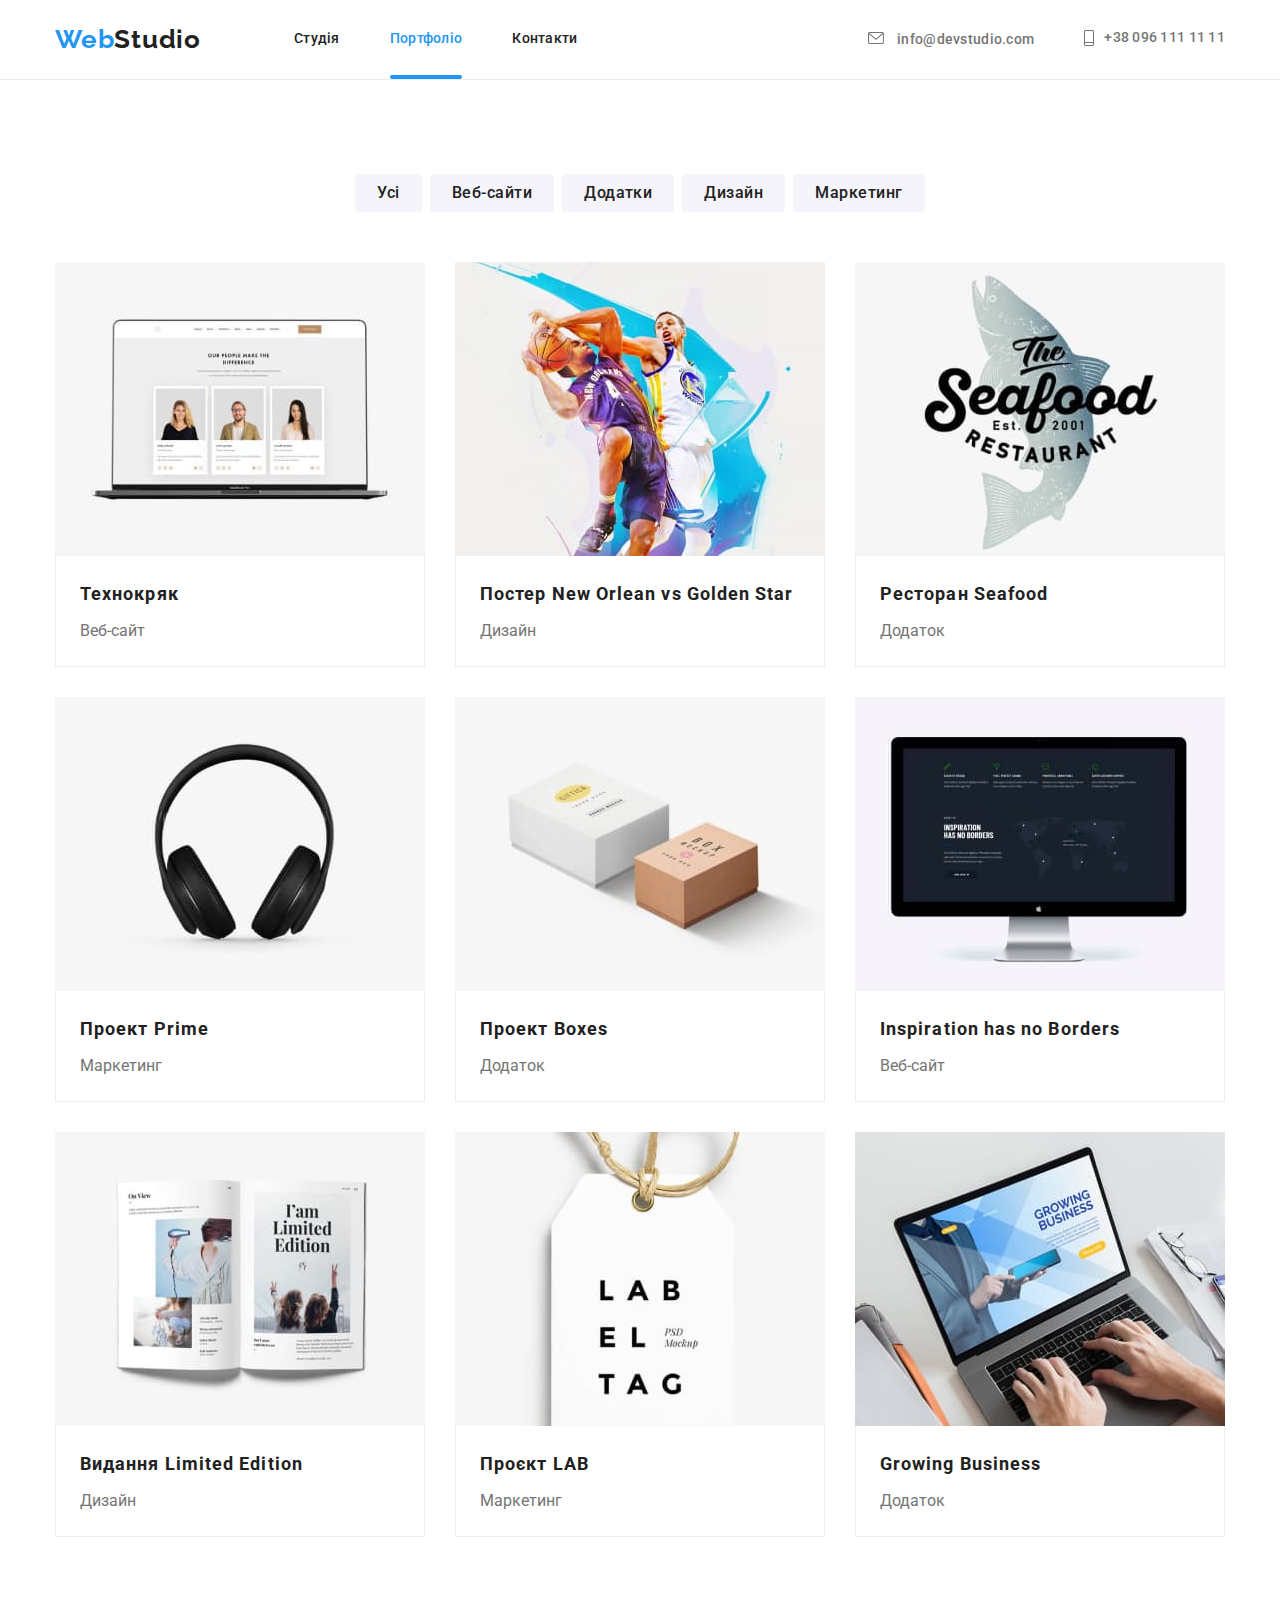
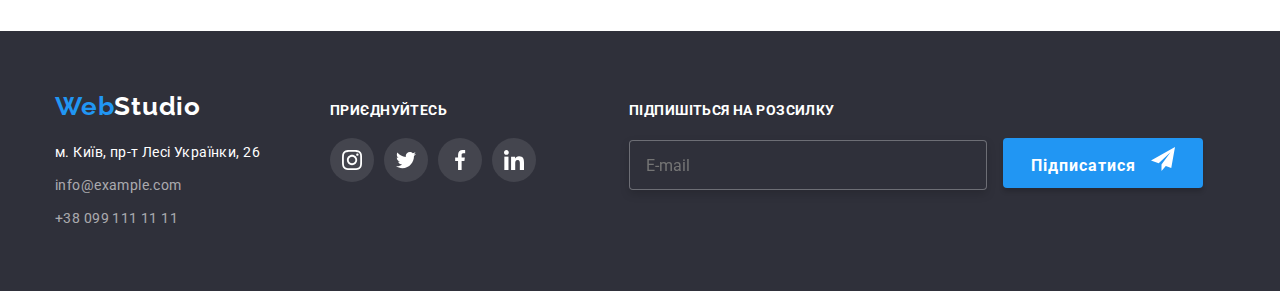
==== portfolio.html @ 1fd24af6 "summary" ====
<!DOCTYPE html>
<html lang="uah">
  <head>
    <meta charset="UTF-8" />
    <meta http-equiv="X-UA-Compatible" content="IE=edge" />
    <meta name="viewport" content="width=device-width, initial-scale=1.0" />
    <title>Document</title>
    <link rel="preconnect" href="https://fonts.googleapis.com" />
    <link rel="preconnect" href="https://fonts.gstatic.com" crossorigin />
    <link
      href="https://fonts.googleapis.com/css2?family=Raleway:wght@700&family=Roboto:wght@400;500;700;900&display=swap"
      rel="stylesheet"
    />
    <link
      rel="stylesheet"
      href="https://cdn.jsdelivr.net/npm/modern-normalize@1.1.0/modern-normalize.min.css"
    />

    <link rel="stylesheet" href="./css/styles.css" />
  </head>
  <body class="page-body">
    <!-- heder -->
    <header class="page-header">
      <div class="container header-container">
      <nav class="page-nav">
        <a class="logo link" href="">Web<span class="studio">Studio</span> </a>
        <ul class="menu list">
          <li class="menu-list"><a class="menu-link link" href="./index.html">Студія</a></li>
          <li class="menu-list">
            <a class="menu-link current link" href="./portfolio.html">Портфоліо</a>
          </li>
          <li class="menu-list"><a class="menu-link link" href="">Контакти</a></li>
        </ul>
      </nav>
      <ul class="navigation list">
        
        <li class="info-list">
         
      
          <a class="mail-link link" href="mailto:info@devstudio.com"
            > <svg class="novigation-icon"width="16px"height="12px">
              <use href="./images/icon.svg/sprite.svg#icon-envelope">
              </svg>
              </use>info@devstudio.com</a>
        
        </li>
        <li lass="info-list">
        
          <a class="phone-namber link" href="tel:+380961111111"
            ><svg class="novigation-icon"width="10px"height="16px">
              <use href="./images/icon.svg/sprite.svg#icon-Vector">
              </svg>
              </use>+38 096 111 11 11</a
          >
        
        </li>
      </ul>
    
</div>
    </header>

    <main>
      <!--about us  -->
      <section class="section">
        <div class="container">
        <h1 class="visually-hidden">portfolio</h1>
        <ul class="btn-list list">
          <li class="btn-inventory"><button class="btn" type="button">Усі</button></li>
          <li class="btn-inventory"><button class="btn" type="button">Веб-сайти</button></li>
          <li class="btn-inventory"><button class="btn" type="button">Додатки</button></li>
          <li class="btn-inventory"><button class="btn" type="button">Дизайн</button></li>
          <li class="btn-inventory"><button class="btn" type="button">Маркетинг</button></li>
        </ul>
      

        <!-- portfolio -->
       
    <ul class="images-list list">
          <li class="images-item">
            <a class="image-link link" href="#">
              <div class="img-text-subject">
            <img
              src="./images/./img.portfolio/./veb.jpg"
              alt="website"
              width="370"
              height="294"
            />
            <p class="overlay">Ресурс пропонує комплексні пропозиції з різним рівнем функціоналу та сервісів. Все це дозволить відвідувачу отримати вичерпні відомості про компанію чи приватну особу.</p>
            </div>
            <div class="subject-text">
            <h2 class="subject">Технокряк</h2>
            <p class="text">Веб-сайт</p>
        </div>
      </a>
        
      
          </li>
          <li class="images-item">
            <a class="image-link link" href="#">
              <div class="img-text-subject">
            <img
              src="./images/img.portfolio/./orlean.jpg"
              alt="poster"
              width="370"
              height="294"
            />
             <p class="overlay">Ресурс пропонує комплексні пропозиції з різним рівнем функціоналу та сервісів. Все це дозволить відвідувачу отримати вичерпні відомості про компанію чи приватну особу.</p>
            </div>
            <div class="subject-text">
            <h2 class="subject">Постер New Orlean vs Golden Star</h2>
            <p class="text">Дизайн</p>
        </div>
      </a>
          </li>
          <li class="images-item">
            <a class="image-link link" href="#">
              <div class="img-text-subject">
            <img
              src="./images/./img.portfolio/./app.jpg"
              alt="seefood"
              width="370"
              height="294"
            />
            <p class="overlay">Ресурс пропонує комплексні пропозиції з різним рівнем функціоналу та сервісів. Все це дозволить відвідувачу отримати вичерпні відомості про компанію чи приватну особу.</p>
            </div>
            <div class="subject-text">
            <h2 class="subject">Ресторан Seafood</h2>
            <p class="text">Додаток</p>
        </div>
        </a>
          </li>
          <li class="images-item">
            <a class="image-link link" href="#">
              <div class="img-text-subject">
            <img
              src="./images/./img.portfolio/./prime.jpg"
              alt="headphones"
              width="370"
              height="294"
            />
            
            <p class="overlay">Ресурс пропонує комплексні пропозиції з різним рівнем функціоналу та сервісів. Все це дозволить відвідувачу отримати вичерпні відомості про компанію чи приватну особу.</p> 
            </div>
            <div class="subject-text">
            <h2 class="subject">Проект Prime</h2>
            <p class="text">Маркетинг</p>
        </div>
        </a>
          </li>
          <li class="images-item">
            <a class="image-link link" href="#">
              <div class="img-text-subject">
            <img
              src="./images/./img.portfolio/./boxes.jpg"
              alt="boxes"
              width="370"
              height="294"
            />
            <p class="overlay">Ресурс пропонує комплексні пропозиції з різним рівнем функціоналу та сервісів. Все це дозволить відвідувачу отримати вичерпні відомості про компанію чи приватну особу.</p>
            </div>
            <div class="subject-text">
            <h2 class="subject">Проект Boxes</h2>
            <p class="text">Додаток</p>
        </div>
        </a>
          </li>
          <li class="images-item">
            <a class="image-link link" href="#">
              <div class="img-text-subject">
            <img
              src="./images/./img.portfolio/./inspiration.jpg"
              alt="imac"
              width="370"
              height="294"
            />
            
         <p class="overlay">Ресурс пропонує комплексні пропозиції з різним рівнем функціоналу та сервісів. Все це дозволить відвідувачу отримати вичерпні відомості про компанію чи приватну особу.</p>
          </div>   
         <div class="subject-text">
            <h2 class="subject">Inspiration has no Borders</h2>
            <p class="text">Веб-сайт</p>
        </div>
        </a>
          </li>
          <li class="images-item">
            <a class="image-link link" href="#">
              <div class="img-text-subject">
            <img
              src="./images/./img.portfolio/./design.jpg"
              alt="magazine"
              width="370"
              height="294"
            />
           
            <p class="overlay">Ресурс пропонує комплексні пропозиції з різним рівнем функціоналу та сервісів. Все це дозволить відвідувачу отримати вичерпні відомості про компанію чи приватну особу.</p>
             </div>
            <div class="subject-text">
            <h2 class="subject">Видання Limited Edition</h2>
            <p class="text">Дизайн</p>
        </div>
        </a>
          </li>
          <li class="images-item">
            <a class="image-link link" href="#">
              <div class="img-text-subject">
            <img
              src="./images/./img.portfolio/./marketing.jpg"
              alt="label"
              width="370"
              height="294"
            />
            <p class="overlay">Ресурс пропонує комплексні пропозиції з різним рівнем функціоналу та сервісів. Все це дозволить відвідувачу отримати вичерпні відомості про компанію чи приватну особу.</p>
            </div>
            <div class="subject-text">
            <h2 class="subject">Проєкт LAB</h2>
            <p class="text">Маркетинг</p>
        </div>
        </a>
          </li>
          <li class="images-item">
            <a class="image-link link" href="#">
              <div class="img-text-subject">
            <img
              src="./images/./img.portfolio/./business.jpg"
              alt="macbook"
              width="370"
              height="294"
            />
            <p class="overlay">Ресурс пропонує комплексні пропозиції з різним рівнем функціоналу та сервісів. Все це дозволить відвідувачу отримати вичерпні відомості про компанію чи приватну особу.</p>
            </div>
            <div class="subject-text">
            <h2 class="subject">Growing Business</h2>
            <p class="text">Додаток</p>
        </div>
         
        </a>
      </li>
      </ul>
      </div>
      </section>
    </main>
    <!--Footer-->
    <footer class="footer">
        <div class="container footer-page">
          <div class="footer-addres">
      <a class="footer-logo link" href="">Web<span class="webstudio">Studio</span></a>
      <address class="page-footer">
        <ul class="address list">
          <li class="footer-list">
            <a
              class="footer-link link"
              href="https://www.google.com/maps/d/u/0/viewer?mid=10uSM3H-mIU3GznYo2szRIEphczw&ll=50.42732700000001%2C30.538092&z=17"
              >м. Київ, пр-т Лесі Українки, 26</a
            >
          </li>
          <li class="footer-list">
            <a class="footer-link-mail link" href="mailto:info@example.com"
              >info@example.com</a
            >
          </li>
          <li class="footer-list">
            <a class="footer-link-tel link" href="tel:+380991111111"
              >+38 099 111 11 11</a
            >
          </li>
        </ul>
      </address>
    </div>
    <div class="join">
      <p class="join-us">Приєднуйтесь</p>
    
     
      <ul class="join-item list" >
     
        <li class="join-list">
          
          <a href="" class="join-link">
          <svg class="join-icon"width="20px"height="20px">
            <use href="./images/icon.svg/sprite.svg#icon-instagram"></use>  
          </svg>
        </a>
      
        </li>
        <li class="join-list">

          <a href="" class="join-link">
          <svg class="join-icon"width="20px"height="20px">
            <use href="./images/icon.svg/sprite.svg#icon-twitter"></use> 
          </svg>
        </a>
        </li>
     
        <li class="join-list">
          <a href="" class="join-link">
          <svg class="join-icon"width="20px"height="20px">
            <use href="./images/icon.svg/sprite.svg#icon-facebook">

            </use>
          </svg>
        </a>
     
        </li>
        <li class="join-list">
          <a href="" class="join-link">
          <svg class="join-icon"width="20px"height="20px">
            <use href="./images/icon.svg/sprite.svg#icon-linkedin">

            </use>
          </svg>
        </a>
    
        </li>
      </ul>
  </div>
   <form action="" class="form-subscribe">
        <b class="subscribe">Підпишіться на розсилку</b>
        <div class="subscribe-us">
        <input type="text"
        name="email"
        required
        class="subscribe-input"
        placeholder="E-mail"
/>
<button type="submit" class="subscribe-submit">
  <div class="wrapper-btn">  <span>Підписатися</span> 
  <svg class="submit-icon"width="24px"height="24px">
    <use href="./images/icon.svg/modal.svg#icon-icon-send"></use>
  </svg></div>

</button>
</div>
</form>
</div>
  
    </div>
    </footer>
  </body>
</html>
---- css/styles.css ----
:root {
  --primary-text-color-dark: #212121;
  --secondary-text-color-dark: #757575;
  --primary-text-color-light: #ffffff;
  --accent-color: #2196f3;
}

h1,
h2,
h3,
h4,
p {
  margin-top: 0;
  margin-bottom: 0;
}

ul {
  margin-top: 0;
  margin-bottom: 0;
  padding-left: 0;
}
img {
  display: block;
  max-width: 100%;
  height: auto;
}
header {
  border-bottom: 1px solid #ececec;
}

body {
  font-family: 'Roboto', sans-serif;
}

.container {
  width: 1200px;
  margin-left: auto;
  margin-right: auto;
  padding-left: 15px;
  padding-right: 15px;
}
.section {
  padding-top: 94px;
  padding-bottom: 94px;
}

.list {
  list-style: none;
}
.link {
  text-decoration: none;
}
.visually-hidden {
  position: absolute;
  white-space: nowrap;
  width: 1px;
  height: 1px;
  overflow: hidden;
  border: 0;
  padding: 0;
  clip: rect(0 0 0 0);
  clip-path: inset(50%);
  margin: -1px;
}
/* ---Header--- */

.header-container {
  display: flex;
  align-items: center;
  justify-content: space-between;
}
.logo {
  font-family: 'Raleway', sans-serif;
  font-weight: 700;
  font-size: 26px;
  line-height: 1.19;
  letter-spacing: 0.03em;
  margin-right: 93px;
  padding-top: 24px;
  padding-bottom: 24px;

  color: var(--accent-color);
}
.studio {
  font-family: 'Raleway', sans-serif;

  font-weight: 700;
  font-size: 26px;
  line-height: 1.19;
  letter-spacing: 0.03em;
  cursor: auto;

  color: var(--primary-text-color-dark);
}

.menu-link {
  font-weight: 500;
  font-size: 14px;
  line-height: 1.14;
  letter-spacing: 0.02em;
  display: block;
  position: relative;
  color: var(--primary-text-color-dark);
  transition: color 250ms cubic-bezier(0.4, 0, 0.2, 1);
}

.current::after {
  position: absolute;
  content: ' ';
  display: block;
  width: 100%;
  height: 4px;
  bottom: -32px;
  border-radius: 2px;
  background-color: var(--accent-color);
}
.current {
  color: var(--accent-color);
}

.menu-link:hover,
.menu-link:focus {
  color: var(--accent-color);
}
.mail-link {
  font-weight: 500;
  font-size: 14px;
  line-height: 1.14;
  letter-spacing: 0.02em;
  margin-left: auto;
  transition: color 250ms cubic-bezier(0.4, 0, 0.2, 1);

  color: var(--secondary-text-color-dark);
}
.mail-link:hover,
.mail-link:focus {
  color: var(--accent-color);
}
.phone-namber {
  font-weight: 500;
  font-size: 14px;
  line-height: 1.14;
  letter-spacing: 0.02em;
  display: flex;
  transition: color 250ms cubic-bezier(0.4, 0, 0.2, 1);

  color: var(--secondary-text-color-dark);
}
.phone-namber:hover,
.phone-namber:focus {
  color: var(--accent-color);
}
.page-nav {
  display: flex;
  align-items: center;
}

.menu {
  display: flex;
  align-items: center;
}

.menu-list:not(:last-child) {
  margin-right: 50px;
}
.info-list {
  margin-right: 50px;
}
.navigation {
  display: flex;
  padding-top: 0;
}

.novigation-icon {
  margin-right: 10px;
  fill: currentColor;
}
.novigation-icon:hover,
.novigation-icon:focus {
  fill: var(--accent-color);
}

.info-list:hover .novigation-icon,
.info-list:focus .novigation-icon {
  fill: var(--accent-color);
}

/* ---Portfolio---- */
.portfolio {
  background-color: #e5e5e5;
}

.btn {
  font-weight: 500;
  font-size: 16px;
  line-height: 1.62;
  text-align: center;
  letter-spacing: 0.03em;
  background: #f5f4fa;
  border: transparent;
  border-radius: 4px;
  padding-right: 22px;
  padding-left: 22px;
  padding-top: 6px;
  padding-bottom: 6px;
  cursor: pointer;
  transition: box-shadow 250ms cubic-bezier(0.4, 0, 0.2, 1),
    color 250ms cubic-bezier(0.4, 0, 0.2, 1),
    background 250ms cubic-bezier(0.4, 0, 0.2, 1);

  color: var(--primary-text-color-dark);
}

.btn:hover,
.btn:focus {
  box-shadow: 0px 3px 1px rgba(0, 0, 0, 0.1), 0px 1px 2px rgba(0, 0, 0, 0.08),
    0px 2px 2px rgba(0, 0, 0, 0.12);
  background: #2196f3;
  color: var(--primary-text-color-light);
}

.btn-list {
  display: flex;
  justify-content: center;
  margin-bottom: 50px;
}
.btn-inventory:not(:first-child) {
  margin-left: 8px;
}
.overlay {
  font-weight: 400;
  font-size: 18px;
  line-height: 1.55;
  letter-spacing: 0.03em;
  padding-bottom: 63px;
  padding-top: 63px;
  padding-left: 24px;
  padding-right: 24px;
  background-color: rgba(33, 150, 243, 0.9);
  color: #ffffff;
}
.overlay {
  display: block;
  position: absolute;
  left: 0;
  top: 0;
  width: 100%;
  height: 100%;
  overflow-y: scroll;
  transform: translate(0, 100%);
  transition: transform 250ms cubic-bezier(0.4, 0, 0.2, 1);
}

/* ---HeroStudio */

.hero {
  background: #2f303a;
  padding-top: 200px;
  padding-bottom: 200px;
  background-image: linear-gradient(
      rgba(47, 48, 58, 0.4),
      rgba(47, 48, 58, 0.4)
    ),
    url(../images/hero/hero.jpg);
  background-size: cover;
  background-position: center;
  background-repeat: no-repeat;
  max-width: 1600px;
  margin-left: auto;
  margin-right: auto;
  background-color: #c4c4c4;
}

.hero-title {
  margin-bottom: 30px;
}
.hero-title {
  font-weight: 900;
  font-size: 44px;
  line-height: 1.36;

  text-align: center;
  letter-spacing: 0.06em;
  text-transform: uppercase;

  color: var(--primary-text-color-light);
}

.button {
  display: block;
  font-weight: 700;
  font-size: 16px;
  line-height: 1.87;
  align-items: center;
  text-align: center;
  letter-spacing: 0.06em;
  cursor: pointer;
  box-shadow: 0px 4px 4px rgba(0, 0, 0, 0.15);
  border: transparent;
  padding-left: 23px;
  padding-right: 32px;
  padding-top: 10px;
  padding-bottom: 10px;
  margin-left: auto;
  margin-right: auto;

  background: #2196f3;
  color: var(--primary-text-color-light);
}
.button:hover,
.button:focus {
  background: #2196f3;
}
/* ---about--- */
.about {
  display: flex;
  color: var(--primary-text-color-dark);
  /* gap: 30px; */
}
.about-list {
  width: 270px;
}
.about-list:not(:last-child) {
  margin-right: 30px;
}

.about-title {
  font-style: normal;
  font-weight: 700;
  font-size: 14px;
  line-height: 1.14;
  letter-spacing: 0.03em;
  text-transform: uppercase;
  margin-top: 30px;
}

.box {
  display: flex;
  justify-content: center;
  align-items: center;
  width: 270px;
  height: 120px;
  border-radius: 4px;
  margin-bottom: 30px;
  background-color: #f5f4fa;
}

/* --Info-- */

.info {
  padding-top: 0;
}

.info-title {
  font-weight: 700;
  font-size: 36px;
  line-height: 1.16;
  text-align: center;
  letter-spacing: 0.03em;
  margin-bottom: 50px;

  color: var(--primary-text-color-dark);
}
.work {
  display: flex;
  justify-content: space-between;
  position: relative;
}

/* ---imagesPortfolio--- */

.images-list {
  display: flex;
  flex-wrap: wrap;
  gap: 30px;
}
.images-item {
  flex-basis: calc((100% - 60px) / 3);
}
.image-link {
  display: block;
  max-width: 100%;
  height: auto;
  transition: box-shadow 250ms cubic-bezier(0.4, 0, 0.2, 1),
    color 250ms cubic-bezier(0.4, 0, 0.2, 1),
    background 250ms cubic-bezier(0.4, 0, 0.2, 1);
}
.img-text-subject {
  position: relative;
  overflow: hidden;
}
.image-link:hover .overlay,
.image-link:focus .overlay {
  transform: translate(0, 0);
}

.image-link:hover,
.image-link:focus {
  box-shadow: 0px 1px 1px rgba(0, 0, 0, 0.12), 0px 4px 4px rgba(0, 0, 0, 0.06),
    1px 4px 6px rgba(0, 0, 0, 0.16);
}
.subtitle {
  font-size: 14px;
  line-height: 1.71;
  letter-spacing: 0.03em;
  text-transform: none;
  margin-top: 10px;
  color: var(--secondary-text-color-dark);
}
.subject {
  font-weight: 700;
  font-size: 18px;
  line-height: 2;
  letter-spacing: 0.06em;
  color: var(--primary-text-color-dark);
}
.subject-text {
  border-left: 1px solid #eeeeee;
  border-right: 1px solid #eeeeee;
  border-bottom: 1px solid #eeeeee;
  padding-left: 24px;
  padding-right: 24px;
  padding-top: 20px;
  padding-bottom: 20px;
  background: #ffffff;
}
.text {
  font-size: 16px;
  line-height: 1.87;
  margin-top: 4px;
  color: var(--secondary-text-color-dark);
}

.product-work {
  font-weight: 700;
  font-size: 14px;
  line-height: 1.14;
  text-align: center;
  letter-spacing: 0.03em;
  text-transform: uppercase;
  padding-top: 27px;
  padding-bottom: 27px;
  color: #ffffff;
}
.product {
  position: absolute;
  display: block;
  width: 370px;
  height: 70px;
  bottom: 0;
  display: flex;
  align-items: center;
  justify-content: center;
  background: rgba(47, 48, 58, 0.8);
}
/* ---Team--- */

.team {
  background-color: #f5f4fa;
}
.team-name {
  padding-top: 30px;
  padding-bottom: 30px;
}
.employees {
  display: flex;
  gap: 30px;
}

.name {
  font-weight: 500;
  font-size: 16px;
  line-height: 1.18;

  text-align: center;
  letter-spacing: 0.03em;
  margin-bottom: 10px;

  color: var(--primary-text-color-dark);
}
.team-info {
  box-shadow: 0px 1px 3px rgba(0, 0, 0, 0.12), 0px 1px 1px rgba(0, 0, 0, 0.14),
    0px 2px 1px rgba(0, 0, 0, 0.2);
  border-radius: 0px 0px 4px 4px;
  background-color: #ffffff;
}
.name-info {
  font-size: 16px;
  line-height: 1.18;

  text-align: center;
  letter-spacing: 0.03em;
  margin-bottom: 16px;

  color: var(--secondary-text-color-dark);
}
.social {
  display: flex;
  justify-content: center;
  gap: 10px;
}
.social-link {
  display: flex;
  justify-content: center;
  align-items: center;
  border-radius: 50%;
  width: 44px;
  height: 44px;
  transition: background-color 250ms cubic-bezier(0.4, 0, 0.2, 1);
  background-color: #ffffff;
}

.social-icon {
  fill: #afb1b8;
  transition: fill 250ms cubic-bezier(0.4, 0, 0.2, 1);
}
.social-link:hover,
.social-link:focus {
  background-color: var(--accent-color);
}
.social-link:hover .social-icon,
.social-link:focus .social-icon {
  fill: #ffffff;
}

/* ---Company---- */

.customers {
  font-family: 'Roboto';
  font-weight: 700;
  font-size: 36px;
  line-height: 1.16;
  text-align: center;
  letter-spacing: 0.03em;
  margin-bottom: 50px;
  color: #212121;
}

.client-list {
  display: flex;
  align-items: center;
  justify-content: center;
  gap: 30px;
}

.client-icon {
  fill: #afb1b8;
  transition: fill 250ms cubic-bezier(0.4, 0, 0.2, 1);
}
.client-link {
  display: flex;
  justify-content: center;
  align-items: center;
  width: 170px;
  height: 92px;
  border-radius: 4px;
  border: 1px solid rgba(175, 177, 184, 1);

  transition: border-color 250ms cubic-bezier(0.4, 0, 0.2, 1);
}

.client-link:hover,
.client-link:focus {
  border-radius: 4px;
  border: 1px solid var(--accent-color);
  border-color: var(--accent-color);
}
.client-link:hover > .client-icon,
.client-link:focus > .client-icon {
  fill: var(--accent-color);
}

.client-icon:hover .client-list-item,
.client-icon:hover .client-list-item {
  fill: var(--accent-color);
}

/* ---Footer--- */

.footer-page {
  align-items: baseline;
  display: flex;
}
.footer-logo {
  font-family: 'Raleway', sans-serif;
  font-weight: 700;
  font-size: 26px;
  line-height: 1.19;
  letter-spacing: 0.03em;
  color: var(--accent-color);
}
.webstudio {
  font-family: 'Raleway', sans-serif;

  font-weight: 700;
  font-size: 26px;
  line-height: 1.19;
  letter-spacing: 0.03em;
  cursor: auto;

  color: var(--primary-text-color-light);
}
.page-footer {
  margin-top: 20px;
}

.footer-link {
  font-style: normal;
  font-size: 14px;
  line-height: 1.71;
  letter-spacing: 0.03em;

  color: var(--primary-text-color-light);
}
.footer-link-mail {
  font-style: normal;
  font-size: 14px;
  line-height: 1.71;
  letter-spacing: 0.03em;

  color: rgba(255, 255, 255, 0.6);
}
.footer-link-tel {
  font-style: normal;
  font-size: 14px;
  line-height: 1.71;
  letter-spacing: 0.03em;
  color: rgba(255, 255, 255, 0.6);
}
.footer-list:not(:last-child) {
  margin-bottom: 9px;
}

.footer {
  padding-top: 60px;
  padding-bottom: 60px;

  background: #2f303a;
}
.footer-address {
  display: block;
  align-items: baseline;
  flex-grow: 1;
}
.join {
  margin-left: 70px;
}

.join-us {
  font-family: 'Roboto';
  font-weight: 700;
  font-size: 14px;
  line-height: 1.14;
  letter-spacing: 0.03em;
  text-transform: uppercase;

  margin-bottom: 20px;
  color: #ffffff;
}

.join-item {
  display: flex;
  justify-content: center;
  gap: 10px;
}

.join-link {
  display: flex;
  justify-content: center;
  align-items: center;
  border-radius: 50%;
  width: 44px;
  height: 44px;
  transition: background 250ms cubic-bezier(0.4, 0, 0.2, 1);

  background: rgba(255, 255, 255, 0.1);
}
.join-icon {
  fill: #ffffff;
  transition: fill 250ms cubic-bezier(0.4, 0, 0.2, 1);
}

.join-link:hover,
.joiin-link:focus {
  background-color: var(--accent-color);
}
.form-subscribe {
  display: flex;
  flex-direction: column;
  margin-left: 93px;
}

.subscribe {
  font-weight: 700;
  font-size: 14px;
  line-height: 1.14;
  letter-spacing: 0.03em;
  text-transform: uppercase;
  margin-bottom: 20px;

  color: #ffffff;
}
.subscribe-input {
  width: 358px;
  height: 50px;
  padding-left: 16px;
  color: #ffffff;
  border: 1px solid rgba(255, 255, 255, 0.3);
  filter: drop-shadow(0px 4px 4px rgba(0, 0, 0, 0.15));
  border-radius: 4px;
  background-color: #2f303a;
}
.subscribe-input:focus {
  outline: none;
}

.subscribe-submit {
  width: 200px;
  height: 50px;
  background: #2196f3;
  box-shadow: 0px 4px 4px rgba(0, 0, 0, 0.15);
  border-radius: 4px;
  border: transparent;
  margin-left: 12px;
  font-weight: 700;
  font-size: 16px;
  line-height: 1.87;
  display: inline-flex;
  align-items: center;
  letter-spacing: 0.06em;
  padding-left: 28px;
  color: #ffffff;
}
.submit-icon {
  align-self: center;
  fill: #ffffff;
  margin-left: 10px;
}
/* ----Window--- */

.backdrop {
  position: fixed;
  top: 0;
  left: 0;
  z-index: 100;
  width: 100%;
  height: 100%;
  background-color: rgba(0, 0, 0, 0.2);
  transition: opacity 250ms cubic-bezier(0.4, 0, 0.2, 1),
    visibility 250ms cubic-bezier(0.4, 0, 0.2, 1);
}
.backdrop.is-hidden {
  opacity: 0;
  visibility: hidden;
  pointer-events: none;
}
.modal {
  position: absolute;
  top: 50%;
  left: 50%;
  transform: translate(-50%, -50%);
  width: 528px;
  height: 581px;
  background-color: #ffffff;
}
.modal-close-button {
  position: absolute;
  top: 10px;
  right: 10px;
  display: flex;
  justify-content: center;
  align-items: center;
  width: 30px;
  height: 30px;
  border-radius: 50%;
  background-color: transparent;
  padding: 0;
  border: 1px solid rgba(0, 0, 0, 0.1);
  cursor: pointer;
  background: #ffffff;
}
.modal-close-button:hover,
.modal-close-button:focus {
  fill: var(--primary-text-color-dark);
}
.modal-button-icon:hover,
.modal-button-icon:focus {
  fill: var(--accent-color);
}
.modal-button-icon {
  transition: fill 250ms cubic-bezier(0.4, 0, 0.2, 1);
}

/* ------Form Window----- */
.information-modal {
  font-weight: 700;
  font-size: 20px;
  line-height: 1.15;
  text-align: center;
  letter-spacing: 0.03em;

  color: #212121;
}
.modal-form-input {
  font-weight: 400;
  font-size: 12px;
  line-height: 1.16;
  margin-bottom: 4px;
  display: block;

  letter-spacing: 0.01em;

  color: #757575;
}
.form-modal {
  display: flex;
  padding: 40px;
  flex-direction: column;
}
.modal-form-field {
  margin-top: 12px;
}
.modal-input {
  width: 448px;
  height: 40px;
  /* padding-left: 42px; */

  cursor: pointer;
  transition: border-color 250ms cubic-bezier(0.4, 0, 0.2, 1);
  border: 1px solid rgba(33, 33, 33, 0.2);
  border-radius: 4px;
}
.modal-input:focus {
  outline: none;
  border-color: rgba(33, 150, 243, 1);
}
.modal-form-icon {
  display: block;
  position: absolute;
  transition: fill 250ms cubic-bezier(0.4, 0, 0.2, 1);
  transform: translateY(-50%);
  left: 15px;
  top: 50%;
}
.modal-input:focus + .modal-form-icon {
  fill: var(--accent-color);
}

.modal-form-wrapper {
  display: block;
  position: relative;
}
.modal-form-message {
  width: 448px;
  height: 120px;
  border: 1px solid rgba(33, 33, 33, 0.2);
  border-radius: 4px;
  resize: none;
  padding: 10px 16px;
  display: block;
  transition: border-color 250ms cubic-bezier(0.4, 0, 0.2, 1);
}
.modal-form-message:focus {
  outline: none;
  border-color: rgba(33, 150, 243, 1);
}

.form-check-desk {
  font-weight: 400;
  font-size: 14px;
  line-height: 1.71;
  display: flex;
  align-items: center;
  gap: 9px;
  margin-top: 20px;
  justify-content: center;
  letter-spacing: 0.03em;

  color: #757575;
}
.form-check-desk::before {
  display: block;
  width: 16px;
  height: 15px;
  border: 1px solid #212121;
  content: '';
  cursor: pointer;
  border-radius: 4px;
}
.modal-form-check:checked + .form-check-desk::before {
  background-image: url(../images/icon.svg/check.svg);
  background-repeat: no-repeat;
  background-position: center;
  border-color: var(--accent-color);
}
.modal-form-check {
  display: flex;
  align-items: center;
}
.check-desk-link {
  color: var(--accent-color);
}
.form-submit {
  align-self: center;
  padding-top: 10px;
  padding-bottom: 10px;
  padding-right: 52px;
  padding-left: 52px;
  margin-top: 30px;
  background: #188ce8;
  box-shadow: 0px 4px 4px rgba(0, 0, 0, 0.15);
  border-radius: 4px;
  border: transparent;
  font-weight: 700;
  font-size: 16px;
  line-height: 30px;
  display: flex;
  align-items: center;
  text-align: center;
  letter-spacing: 0.06em;
  cursor: pointer;
  color: #ffffff;
}
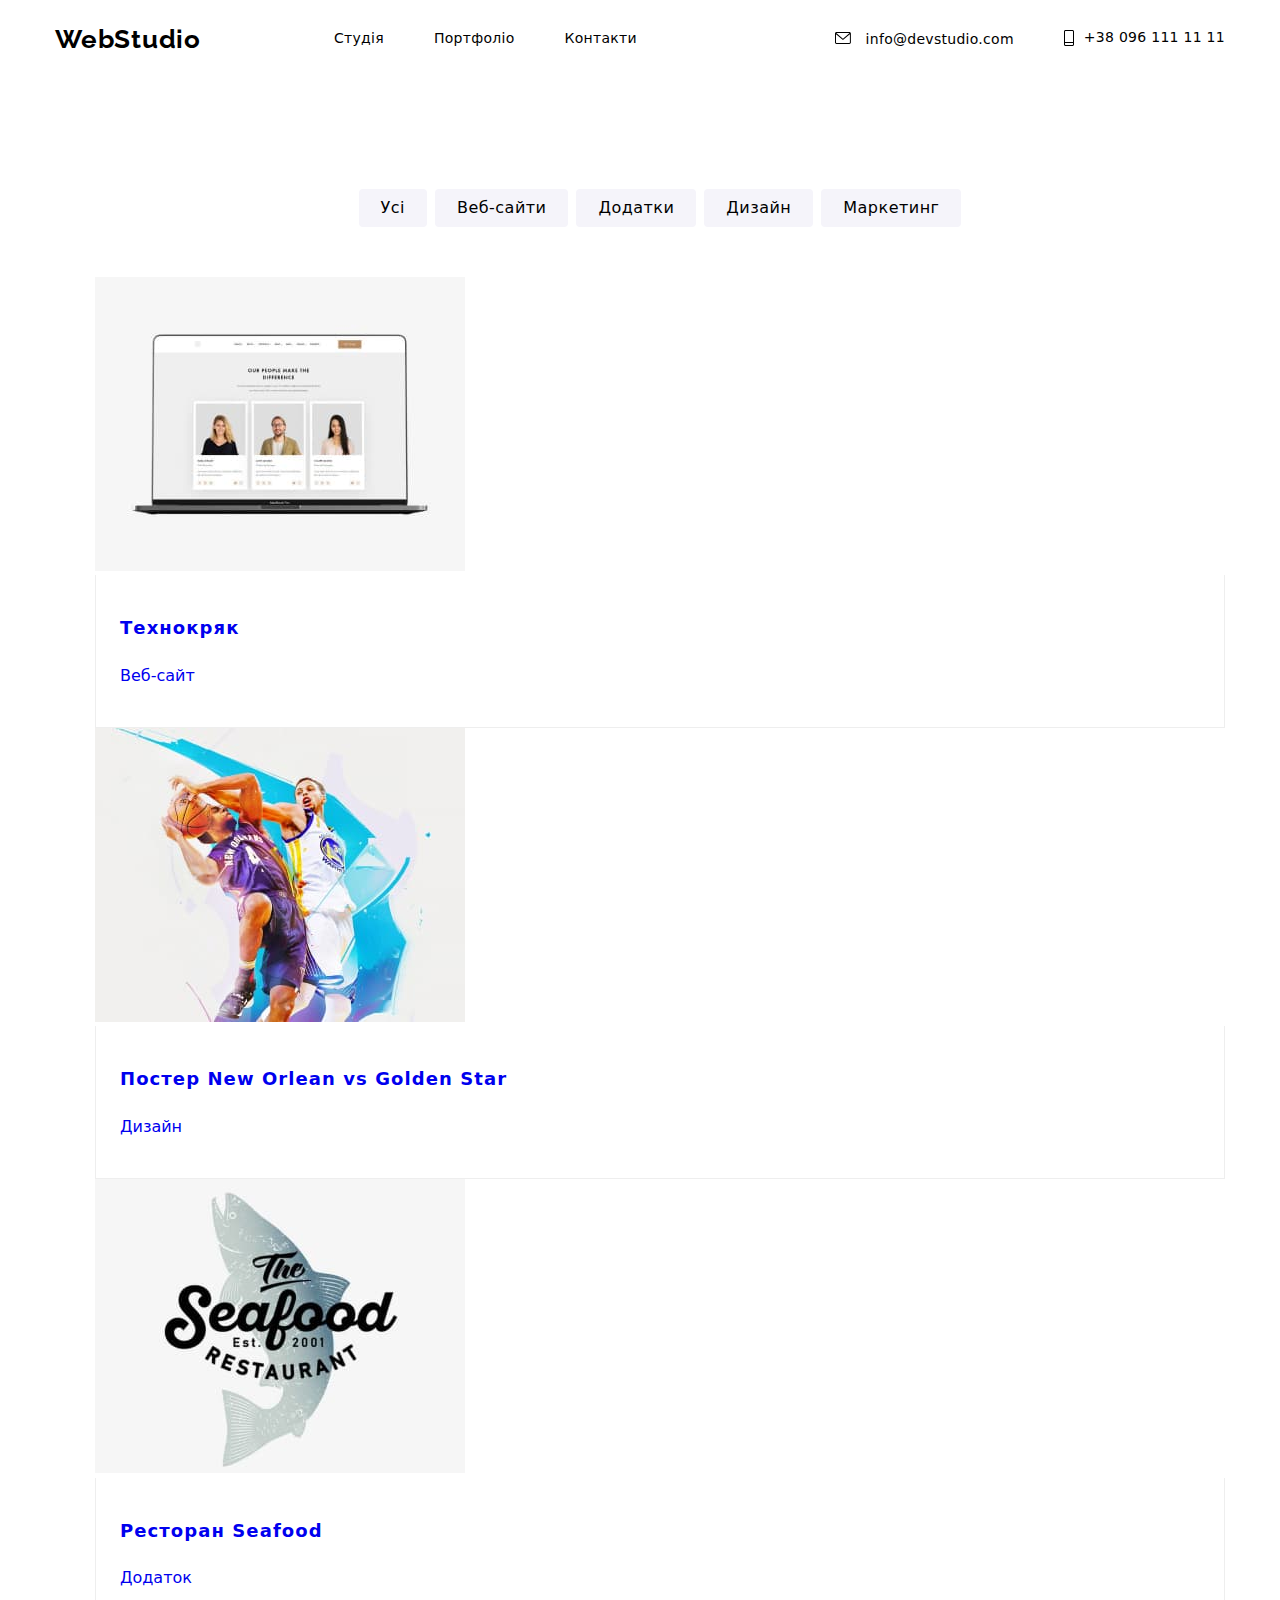
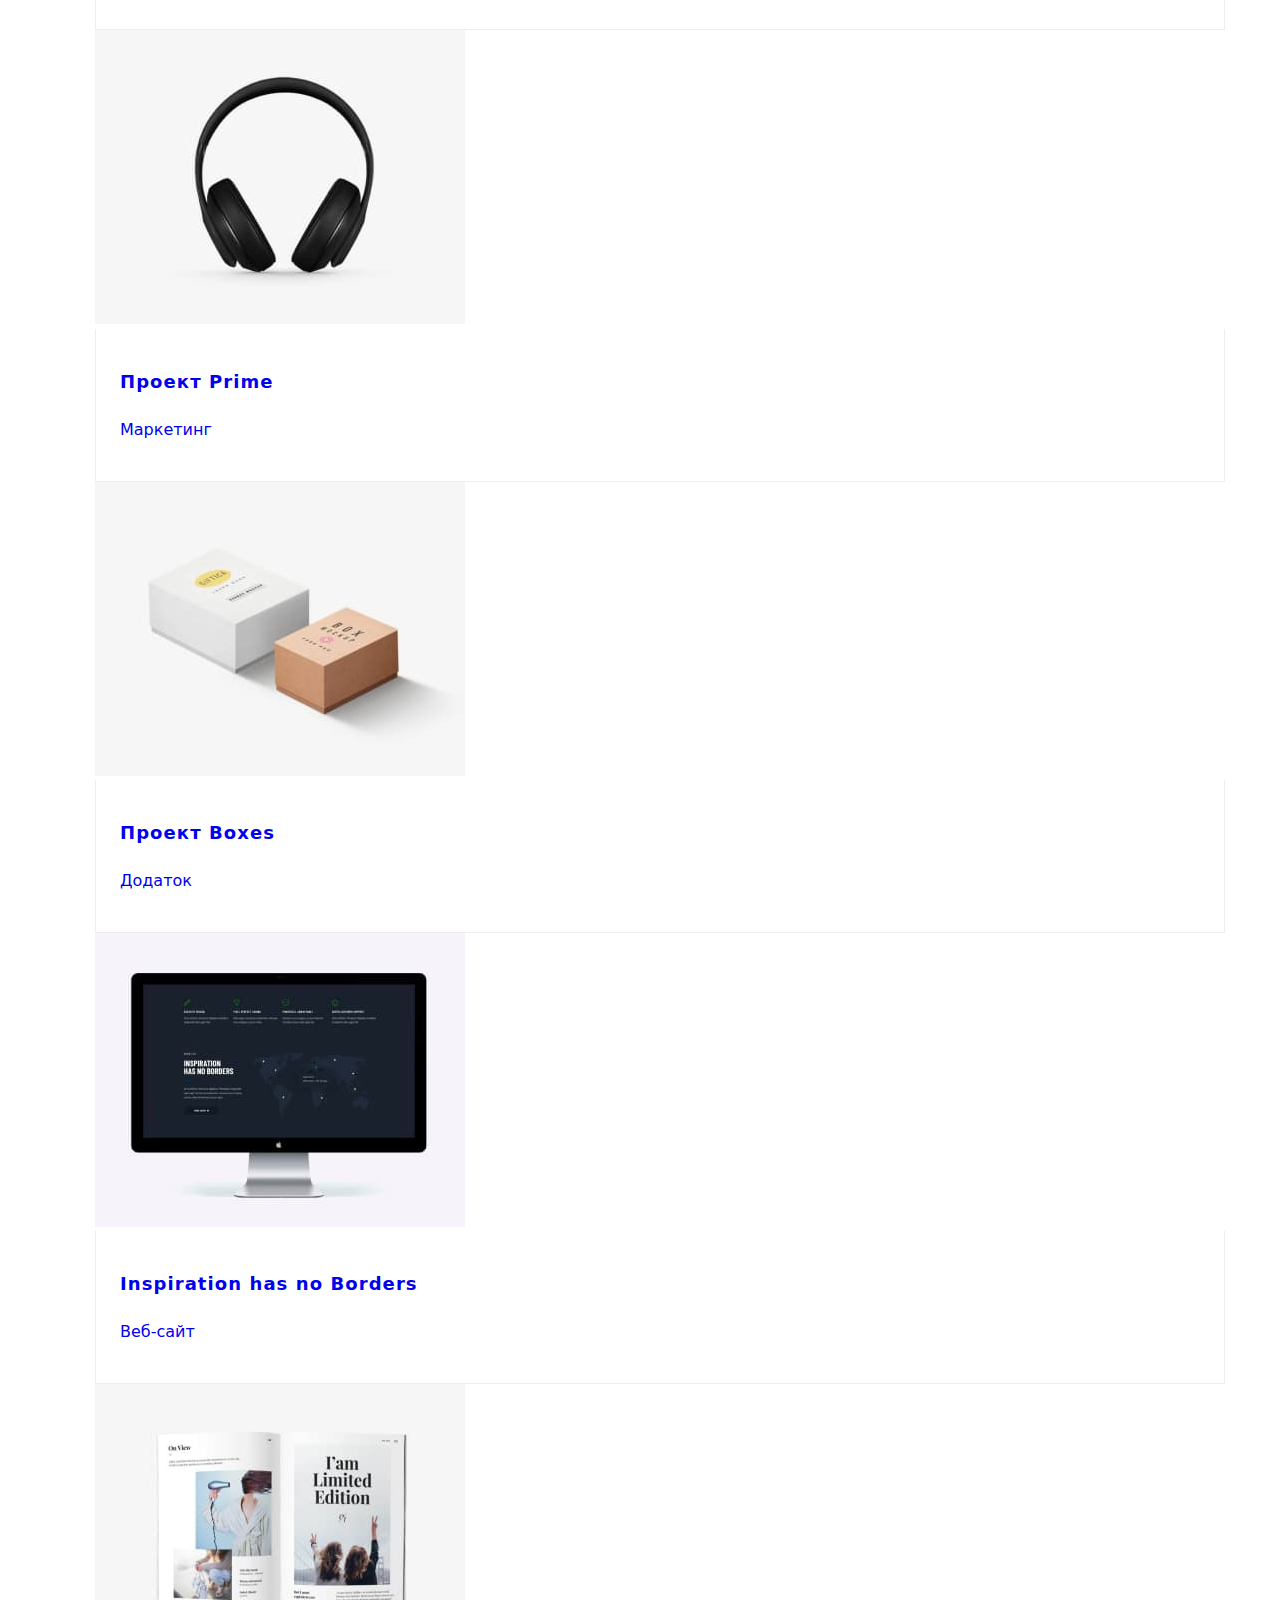
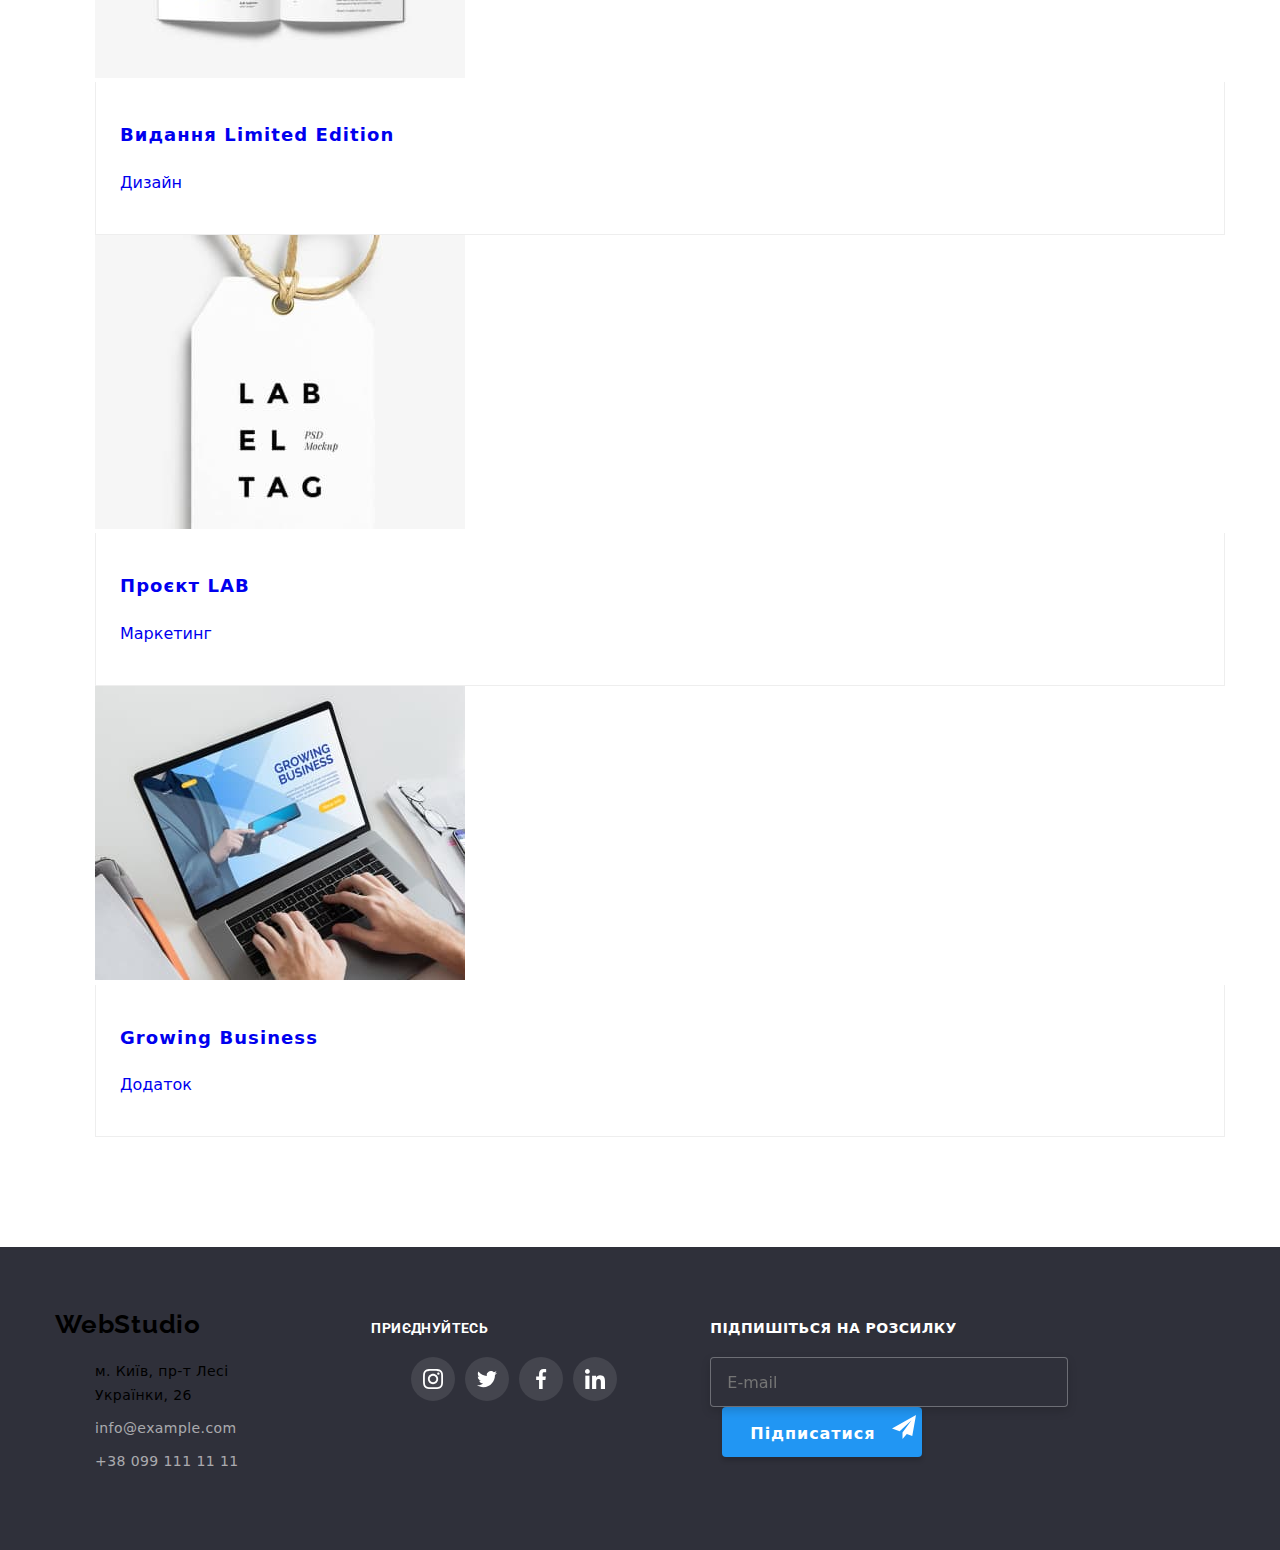
==== commit 45a30e29: "summary" ====
--- a/portfolio.html
+++ b/portfolio.html
@@ -23,31 +23,31 @@
     <header class="page-header">
       <div class="container header-container">
       <nav class="page-nav">
-        <a class="logo link" href="">Web<span class="studio">Studio</span> </a>
+        <a class="logo link" href="">Web<span class="logo__studio">Studio</span> </a>
         <ul class="menu list">
-          <li class="menu-list"><a class="menu-link link" href="./index.html">Студія</a></li>
-          <li class="menu-list">
-            <a class="menu-link current link" href="./portfolio.html">Портфоліо</a>
-          </li>
-          <li class="menu-list"><a class="menu-link link" href="">Контакти</a></li>
+          <li class="menu__item"><a class="menu__link link" href="./index.html">Студія</a></li>
+          <li class="menu__item">
+            <a class="menu__link current link" href="./portfolio.html">Портфоліо</a>
+          </li>
+          <li class="menu__item"><a class="menu__link link" href="">Контакти</a></li>
         </ul>
       </nav>
       <ul class="navigation list">
         
-        <li class="info-list">
+        <li class="navigation__item">
          
       
-          <a class="mail-link link" href="mailto:info@devstudio.com"
-            > <svg class="novigation-icon"width="16px"height="12px">
+          <a class="navigation__link link" href="mailto:info@devstudio.com"
+            > <svg class="novigation__icon"width="16px"height="12px">
               <use href="./images/icon.svg/sprite.svg#icon-envelope">
               </svg>
               </use>info@devstudio.com</a>
         
         </li>
-        <li lass="info-list">
-        
-          <a class="phone-namber link" href="tel:+380961111111"
-            ><svg class="novigation-icon"width="10px"height="16px">
+        <li lass="navigation__item">
+        
+          <a class="navigation__phone-namber link" href="tel:+380961111111"
+            ><svg class="novigation__icon"width="10px"height="16px">
               <use href="./images/icon.svg/sprite.svg#icon-Vector">
               </svg>
               </use>+38 096 111 11 11</a
--- a/css/styles.css
+++ b/css/styles.css
@@ -1,37 +1,3 @@
-:root {
-  --primary-text-color-dark: #212121;
-  --secondary-text-color-dark: #757575;
-  --primary-text-color-light: #ffffff;
-  --accent-color: #2196f3;
-}
-
-h1,
-h2,
-h3,
-h4,
-p {
-  margin-top: 0;
-  margin-bottom: 0;
-}
-
-ul {
-  margin-top: 0;
-  margin-bottom: 0;
-  padding-left: 0;
-}
-img {
-  display: block;
-  max-width: 100%;
-  height: auto;
-}
-header {
-  border-bottom: 1px solid #ececec;
-}
-
-body {
-  font-family: 'Roboto', sans-serif;
-}
-
 .container {
   width: 1200px;
   margin-left: auto;
@@ -81,7 +47,7 @@
 
   color: var(--accent-color);
 }
-.studio {
+.logo__studio {
   font-family: 'Raleway', sans-serif;
 
   font-weight: 700;
@@ -93,7 +59,7 @@
   color: var(--primary-text-color-dark);
 }
 
-.menu-link {
+.menu__link {
   font-weight: 500;
   font-size: 14px;
   line-height: 1.14;
@@ -118,11 +84,11 @@
   color: var(--accent-color);
 }
 
-.menu-link:hover,
-.menu-link:focus {
+.menu__link:hover,
+.menu__link:focus {
   color: var(--accent-color);
 }
-.mail-link {
+.navigation__link {
   font-weight: 500;
   font-size: 14px;
   line-height: 1.14;
@@ -132,11 +98,11 @@
 
   color: var(--secondary-text-color-dark);
 }
-.mail-link:hover,
-.mail-link:focus {
+.navigation__link:hover,
+.navigation__link:focus {
   color: var(--accent-color);
 }
-.phone-namber {
+.navigation__phone-namber {
   font-weight: 500;
   font-size: 14px;
   line-height: 1.14;
@@ -146,8 +112,8 @@
 
   color: var(--secondary-text-color-dark);
 }
-.phone-namber:hover,
-.phone-namber:focus {
+.navigation__phone-namber:hover,
+.navigation__phone-namber:focus {
   color: var(--accent-color);
 }
 .page-nav {
@@ -160,10 +126,10 @@
   align-items: center;
 }
 
-.menu-list:not(:last-child) {
+.menu__item:not(:last-child) {
   margin-right: 50px;
 }
-.info-list {
+.navigation__item {
   margin-right: 50px;
 }
 .navigation {
@@ -171,17 +137,17 @@
   padding-top: 0;
 }
 
-.novigation-icon {
+.novigation__icon {
   margin-right: 10px;
   fill: currentColor;
 }
-.novigation-icon:hover,
-.novigation-icon:focus {
+.novigation__icon:hover,
+.novigation__icon:focus {
   fill: var(--accent-color);
 }
 
-.info-list:hover .novigation-icon,
-.info-list:focus .novigation-icon {
+.navigation__list:hover .novigation-icon,
+.navigation__list:focus .novigation-icon {
   fill: var(--accent-color);
 }
 
@@ -271,10 +237,10 @@
   background-color: #c4c4c4;
 }
 
-.hero-title {
+.hero__title {
   margin-bottom: 30px;
 }
-.hero-title {
+.hero__title {
   font-weight: 900;
   font-size: 44px;
   line-height: 1.36;
@@ -317,14 +283,14 @@
   color: var(--primary-text-color-dark);
   /* gap: 30px; */
 }
-.about-list {
+.about__list {
   width: 270px;
 }
-.about-list:not(:last-child) {
+.about__list:not(:last-child) {
   margin-right: 30px;
 }
 
-.about-title {
+.about__title {
   font-style: normal;
   font-weight: 700;
   font-size: 14px;
@@ -334,7 +300,7 @@
   margin-top: 30px;
 }
 
-.box {
+.about__box {
   display: flex;
   justify-content: center;
   align-items: center;
@@ -351,7 +317,7 @@
   padding-top: 0;
 }
 
-.info-title {
+.info__title {
   font-weight: 700;
   font-size: 36px;
   line-height: 1.16;
@@ -369,7 +335,7 @@
 
 /* ---imagesPortfolio--- */
 
-.images-list {
+.images__list {
   display: flex;
   flex-wrap: wrap;
   gap: 30px;
@@ -399,7 +365,7 @@
   box-shadow: 0px 1px 1px rgba(0, 0, 0, 0.12), 0px 4px 4px rgba(0, 0, 0, 0.06),
     1px 4px 6px rgba(0, 0, 0, 0.16);
 }
-.subtitle {
+.about__subtitle {
   font-size: 14px;
   line-height: 1.71;
   letter-spacing: 0.03em;
@@ -431,7 +397,7 @@
   color: var(--secondary-text-color-dark);
 }
 
-.product-work {
+.product__subtitle {
   font-weight: 700;
   font-size: 14px;
   line-height: 1.14;
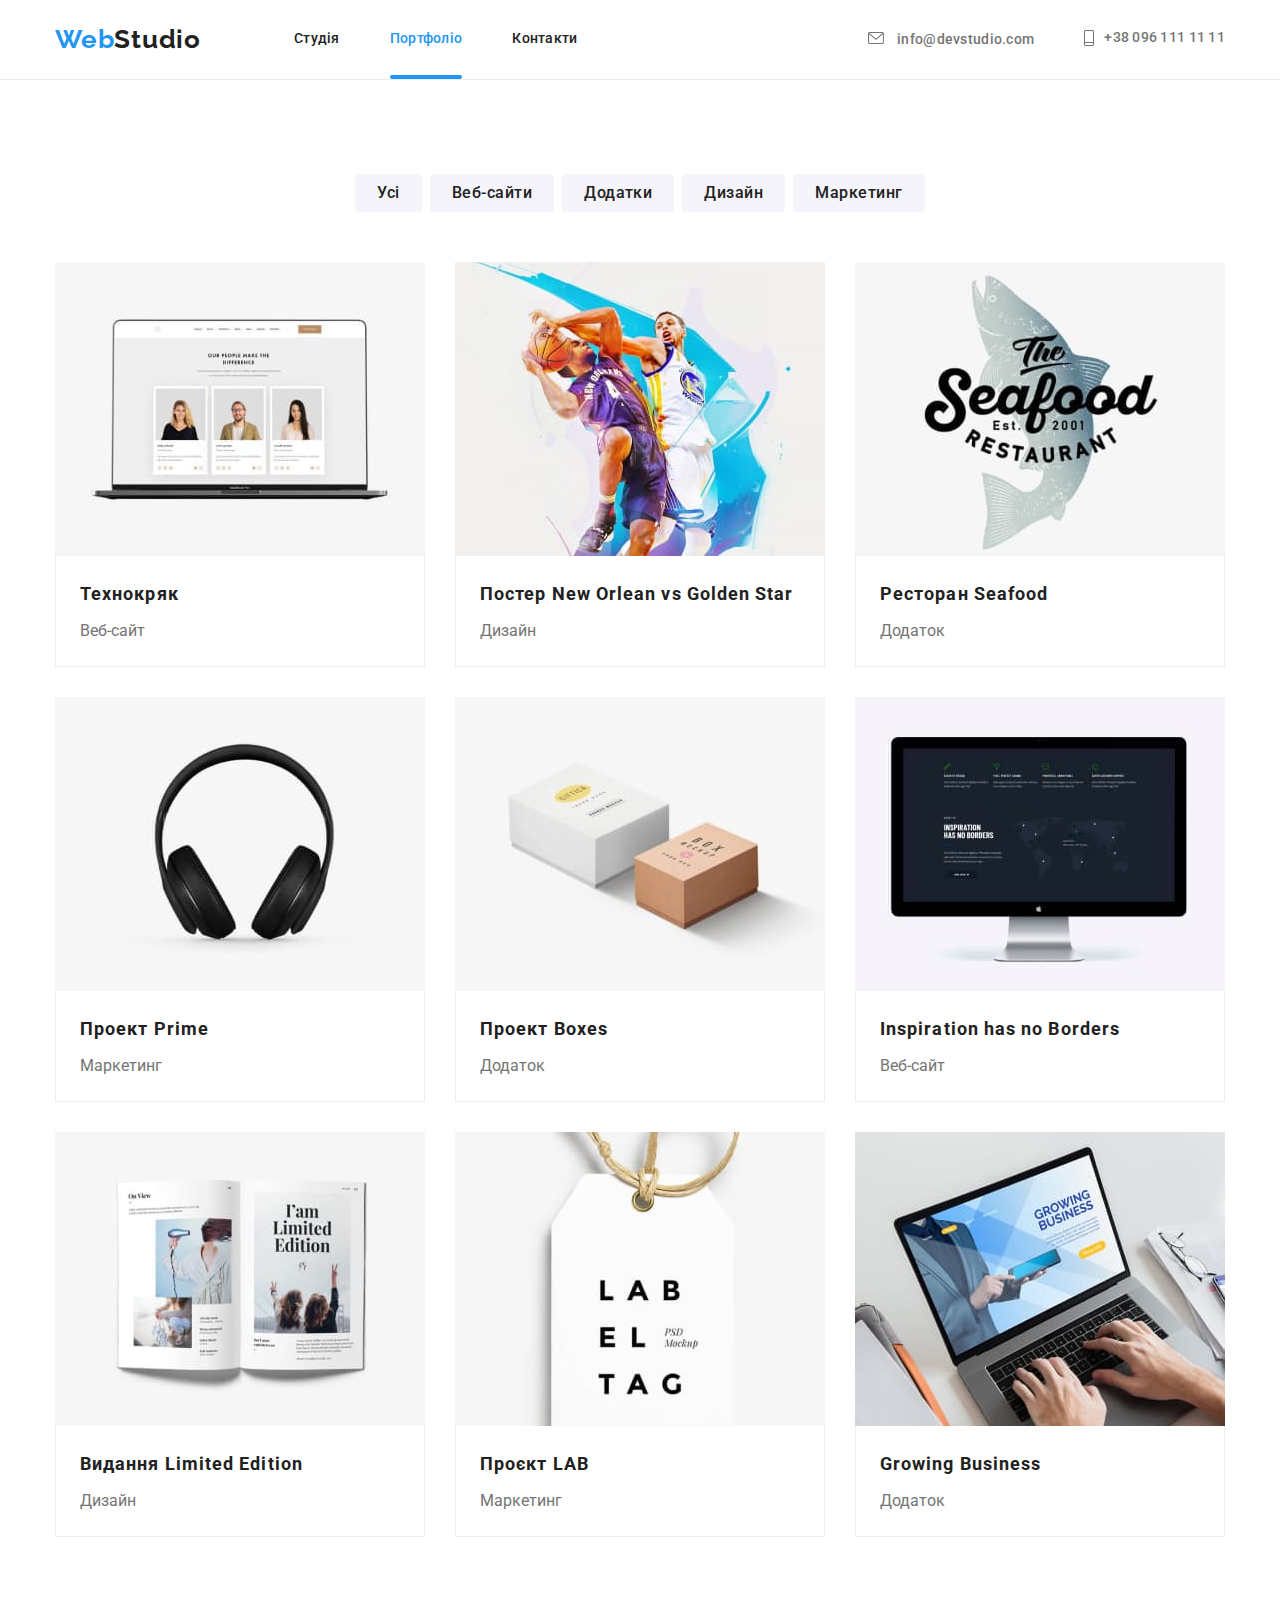
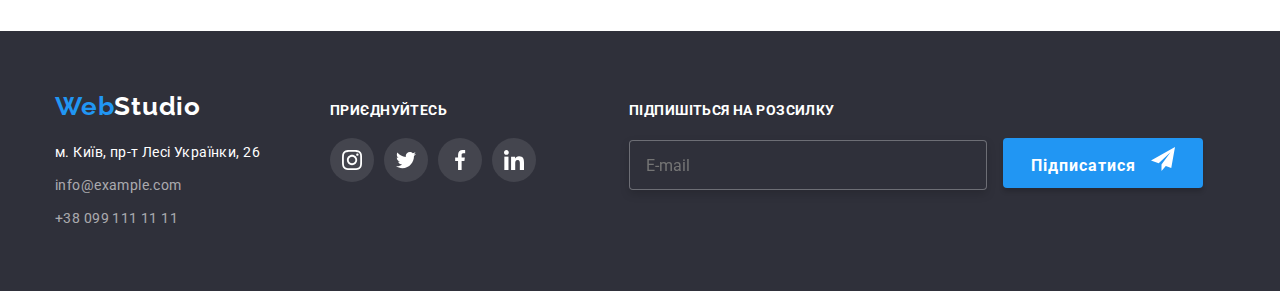
==== commit cb51359d: "update portfolio" ====
--- a/portfolio.html
+++ b/portfolio.html
@@ -15,7 +15,7 @@
       rel="stylesheet"
       href="https://cdn.jsdelivr.net/npm/modern-normalize@1.1.0/modern-normalize.min.css"
     />
-
+<link rel="stylesheet" href="./css/main.min.css"/>
     <link rel="stylesheet" href="./css/styles.css" />
   </head>
   <body class="page-body">
--- a/css/main.min.css
+++ b/css/main.min.css
@@ -0,0 +1 @@
+:root{--primary-text-color-dark: #212121;--secondary-text-color-dark: #757575;--primary-text-color-light: #ffffff;--accent-color: #2196f3}.visually-hidden{position:absolute;white-space:nowrap;width:1px;height:1px;overflow:hidden;border:0;padding:0;clip:rect(0 0 0 0);clip-path:inset(50%);margin:-1px}.form-check-desk,.modal-close-button,.join-link,.client__link,.client,.social__link,.product,.about__box{display:flex;justify-content:center;align-items:center}h1,h2,h3,h4,p{margin-top:0;margin-bottom:0}ul{margin-top:0;margin-bottom:0;padding-left:0}img{display:block;max-width:100%;height:auto}header{border-bottom:1px solid #ececec}body{font-family:"Roboto",sans-serif}.list{list-style:none}.link{text-decoration:none}.container{width:1200px;margin-left:auto;margin-right:auto;padding-left:15px;padding-right:15px}.section{padding-top:94px;padding-bottom:94px}.header-container{display:flex;align-items:center;justify-content:space-between}.menu__link{font-weight:500;font-size:14px;line-height:1.14;letter-spacing:.02em;display:block;position:relative;color:var(--primary-text-color-dark);transition:color 250ms cubic-bezier(0.4, 0, 0.2, 1)}.menu__link:hover,.menu__link:focus{color:var(--accent-color)}.current{color:var(--accent-color)}.current::after{position:absolute;content:" ";display:block;width:100%;height:4px;bottom:-32px;border-radius:2px;background-color:var(--accent-color)}.navigation__link{font-weight:500;font-size:14px;line-height:1.14;letter-spacing:.02em;margin-left:auto;transition:color 250ms cubic-bezier(0.4, 0, 0.2, 1);color:var(--secondary-text-color-dark)}.navigation__link:hover,.navigation__link:focus{color:var(--accent-color)}.navigation__phone-namber{font-weight:500;font-size:14px;line-height:1.14;letter-spacing:.02em;display:flex;transition:color 250ms cubic-bezier(0.4, 0, 0.2, 1);color:var(--secondary-text-color-dark)}.navigation__phone-namber:hover,.navigation__phone-namber:focus{color:var(--accent-color)}.page-nav{display:flex;align-items:center}.menu{display:flex;align-items:center}.menu__item:not(:last-child){margin-right:50px}.navigation__item{margin-right:50px}.navigation{display:flex;padding-top:0}.novigation__icon{margin-right:10px;fill:currentColor}.novigation__icon:hover,.novigation__icon:focus{fill:var(--accent-color)}.navigation__list:hover .novigation-icon,.navigation__list:focus .novigation-icon{fill:var(--accent-color)}.logo{font-family:"Raleway",sans-serif;font-weight:700;font-size:26px;line-height:1.19;letter-spacing:.03em;margin-right:93px;padding-top:24px;padding-bottom:24px;color:var(--accent-color)}.logo__studio{font-family:"Raleway",sans-serif;font-weight:700;font-size:26px;line-height:1.19;letter-spacing:.03em;cursor:auto;color:var(--primary-text-color-dark)}.hero{background:#2f303a;padding-top:200px;padding-bottom:200px;background-image:linear-gradient(rgba(47, 48, 58, 0.4), rgba(47, 48, 58, 0.4)),url(../images/hero/hero.jpg);background-size:cover;background-position:center;background-repeat:no-repeat;max-width:1600px;margin-left:auto;margin-right:auto;background-color:#c4c4c4}.hero__title{margin-bottom:30px}.hero__title{font-weight:900;font-size:44px;line-height:1.36;text-align:center;letter-spacing:.06em;text-transform:uppercase;color:var(--primary-text-color-light)}.hero__button{display:block;font-weight:700;font-size:16px;line-height:1.87;align-items:center;text-align:center;letter-spacing:.06em;cursor:pointer;box-shadow:0px 4px 4px rgba(0,0,0,.15);border:rgba(0,0,0,0);padding-left:23px;padding-right:32px;padding-top:10px;padding-bottom:10px;margin-left:auto;margin-right:auto;background:#2196f3;color:var(--primary-text-color-light)}.hero__button:hover,.hero__button:focus{background:#2196f3}.about{display:flex;color:var(--primary-text-color-dark)}.about__item{width:270px}.about__item:not(:last-child){margin-right:30px}.about__title{font-style:normal;font-weight:700;font-size:14px;line-height:1.14;letter-spacing:.03em;text-transform:uppercase;margin-top:30px}.about__box{width:270px;height:120px;border-radius:4px;margin-bottom:30px;background-color:#f5f4fa}.about__subtitle{font-size:14px;line-height:1.71;letter-spacing:.03em;text-transform:none;margin-top:10px;color:var(--secondary-text-color-dark)}.info{padding-top:0}.info__title{font-weight:700;font-size:36px;line-height:1.16;text-align:center;letter-spacing:.03em;margin-bottom:50px;color:var(--primary-text-color-dark)}.work{display:flex;justify-content:space-between;position:relative}.product__subtitle{font-weight:700;font-size:14px;line-height:1.14;text-align:center;letter-spacing:.03em;text-transform:uppercase;padding-top:27px;padding-bottom:27px;color:#fff}.product{position:absolute;display:block;width:370px;height:70px;bottom:0;background:rgba(47,48,58,.8)}.team{background-color:#f5f4fa}.team-name{padding-top:30px;padding-bottom:30px}.employees{display:flex;gap:30px}.team__title{font-weight:700;font-size:36px;line-height:1.16;text-align:center;letter-spacing:.03em;margin-bottom:50px;color:var(--primary-text-color-dark)}.team-name__item{font-weight:500;font-size:16px;line-height:1.18;text-align:center;letter-spacing:.03em;margin-bottom:10px;color:var(--primary-text-color-dark)}.employees__info{box-shadow:0px 1px 3px rgba(0,0,0,.12),0px 1px 1px rgba(0,0,0,.14),0px 2px 1px rgba(0,0,0,.2);border-radius:0px 0px 4px 4px;background-color:#fff}.team-name__info{font-size:16px;line-height:1.18;text-align:center;letter-spacing:.03em;margin-bottom:16px;color:var(--secondary-text-color-dark)}.social{display:flex;justify-content:center;gap:10px}.social__link{border-radius:50%;width:44px;height:44px;transition:background-color 250ms cubic-bezier(0.4, 0, 0.2, 1);background-color:#fff}.social__link:hover,.social__link:focus{background-color:var(--accent-color)}.social__icon{fill:#afb1b8;transition:fill 250ms cubic-bezier(0.4, 0, 0.2, 1)}.social__link:hover .social__icon,.social__link:focus .social__icon{fill:#fff}.client-title{font-family:"Roboto";font-weight:700;font-size:36px;line-height:1.16;text-align:center;letter-spacing:.03em;margin-bottom:50px;color:#212121}.client{gap:30px}.client__icon{fill:#afb1b8;transition:fill 250ms cubic-bezier(0.4, 0, 0.2, 1)}.client__link:hover>.client__icon,.client__link:focus>.client__icon{fill:var(--accent-color)}.client__link{width:170px;height:92px;border-radius:4px;border:1px solid #afb1b8;transition:border-color 250ms cubic-bezier(0.4, 0, 0.2, 1)}.client__link:hover,.client__link:focus{border-radius:4px;border:1px solid var(--accent-color);border-color:var(--accent-color)}.client__icon:hover .client__item,.client__icon:hover .client__item{fill:var(--accent-color)}.footer-logo{font-family:"Raleway",sans-serif;font-weight:700;font-size:26px;line-height:1.19;letter-spacing:.03em;color:var(--accent-color)}.webstudio{font-family:"Raleway",sans-serif;font-weight:700;font-size:26px;line-height:1.19;letter-spacing:.03em;cursor:auto;color:var(--primary-text-color-light)}.footer-page{align-items:baseline;display:flex}.page-footer{margin-top:20px}.footer-link{font-style:normal;font-size:14px;line-height:1.71;letter-spacing:.03em;color:var(--primary-text-color-light)}.footer-link-mail{font-style:normal;font-size:14px;line-height:1.71;letter-spacing:.03em;color:rgba(255,255,255,.6)}.footer-link-tel{font-style:normal;font-size:14px;line-height:1.71;letter-spacing:.03em;color:rgba(255,255,255,.6)}.footer-list:not(:last-child){margin-bottom:9px}.footer{padding-top:60px;padding-bottom:60px;background:#2f303a}.footer-address{display:block;align-items:baseline;flex-grow:1}.join{margin-left:70px}.join-us{font-family:"Roboto";font-weight:700;font-size:14px;line-height:1.14;letter-spacing:.03em;text-transform:uppercase;margin-bottom:20px;color:#fff}.join-item{display:flex;justify-content:center;gap:10px}.join-link{border-radius:50%;width:44px;height:44px;transition:background 250ms cubic-bezier(0.4, 0, 0.2, 1);background:rgba(255,255,255,.1)}.join-link:hover,.join-link:focus{background-color:var(--accent-color)}.join-icon{fill:#fff;transition:fill 250ms cubic-bezier(0.4, 0, 0.2, 1)}.form-subscribe{display:flex;flex-direction:column;margin-left:93px}.subscribe{font-weight:700;font-size:14px;line-height:1.14;letter-spacing:.03em;text-transform:uppercase;margin-bottom:20px;color:#fff}.subscribe-input{width:358px;height:50px;padding-left:16px;color:#fff;border:1px solid rgba(255,255,255,.3);filter:drop-shadow(0px 4px 4px rgba(0, 0, 0, 0.15));border-radius:4px;background-color:#2f303a}.subscribe-input:focus{outline:none}.subscribe-submit{width:200px;height:50px;background:#2196f3;box-shadow:0px 4px 4px rgba(0,0,0,.15);border-radius:4px;border:rgba(0,0,0,0);margin-left:12px;font-weight:700;font-size:16px;line-height:1.87;display:inline-flex;align-items:center;letter-spacing:.06em;padding-left:28px;color:#fff}.submit-icon{align-self:center;fill:#fff;margin-left:10px}.portfolio{background-color:#e5e5e5}.btn{font-weight:500;font-size:16px;line-height:1.62;text-align:center;letter-spacing:.03em;background:#f5f4fa;border:rgba(0,0,0,0);border-radius:4px;padding-right:22px;padding-left:22px;padding-top:6px;padding-bottom:6px;cursor:pointer;transition:box-shadow 250ms cubic-bezier(0.4, 0, 0.2, 1),color 250ms cubic-bezier(0.4, 0, 0.2, 1),background 250ms cubic-bezier(0.4, 0, 0.2, 1);color:var(--primary-text-color-dark)}.btn:hover,.btn:focus{box-shadow:0px 3px 1px rgba(0,0,0,.1),0px 1px 2px rgba(0,0,0,.08),0px 2px 2px rgba(0,0,0,.12);background:#2196f3;color:var(--primary-text-color-light)}.btn-list{display:flex;justify-content:center;margin-bottom:50px}.btn-inventory:not(:first-child){margin-left:8px}.overlay{font-weight:400;font-size:18px;line-height:1.55;letter-spacing:.03em;padding-bottom:63px;padding-top:63px;padding-left:24px;padding-right:24px;background-color:rgba(33,150,243,.9);color:#fff}.overlay{display:block;position:absolute;left:0;top:0;width:100%;height:100%;overflow-y:scroll;transform:translate(0, 100%);transition:transform 250ms cubic-bezier(0.4, 0, 0.2, 1)}.images-list{display:flex;flex-wrap:wrap;gap:30px}.images-item{flex-basis:calc((100% - 60px)/3)}.image-link{display:block;max-width:100%;height:auto;transition:box-shadow 250ms cubic-bezier(0.4, 0, 0.2, 1),color 250ms cubic-bezier(0.4, 0, 0.2, 1),background 250ms cubic-bezier(0.4, 0, 0.2, 1)}.image-link:hover,.image-link:focus{box-shadow:0px 1px 1px rgba(0,0,0,.12),0px 4px 4px rgba(0,0,0,.06),1px 4px 6px rgba(0,0,0,.16)}.img-text-subject{position:relative;overflow:hidden}.image-link:hover .overlay,.image-link:focus .overlay{transform:translate(0, 0)}.subject{font-weight:700;font-size:18px;line-height:2;letter-spacing:.06em;color:var(--primary-text-color-dark)}.subject-text{border-left:1px solid #eee;border-right:1px solid #eee;border-bottom:1px solid #eee;padding-left:24px;padding-right:24px;padding-top:20px;padding-bottom:20px;background:#fff}.text{font-size:16px;line-height:1.87;margin-top:4px;color:var(--secondary-text-color-dark)}.backdrop{position:fixed;top:0;left:0;z-index:100;width:100%;height:100%;background-color:rgba(0,0,0,.2);transition:opacity 250ms cubic-bezier(0.4, 0, 0.2, 1),visibility 250ms cubic-bezier(0.4, 0, 0.2, 1)}.backdrop.is-hidden{opacity:0;visibility:hidden;pointer-events:none}.modal{position:absolute;top:50%;left:50%;transform:translate(-50%, -50%);width:528px;height:581px;background-color:#fff}.modal-close-button{position:absolute;top:10px;right:10px;width:30px;height:30px;border-radius:50%;background-color:rgba(0,0,0,0);padding:0;border:1px solid rgba(0,0,0,.1);cursor:pointer;background:#fff}.modal-close-button:hover,.modal-close-button:focus{fill:var(--primary-text-color-dark)}.modal-button-icon{transition:fill 250ms cubic-bezier(0.4, 0, 0.2, 1)}.modal-button-icon:hover,.modal-button-icon:focus{fill:var(--accent-color)}.information-modal{font-weight:700;font-size:20px;line-height:1.15;text-align:center;letter-spacing:.03em;color:#212121}.modal-form-input{font-weight:400;font-size:12px;line-height:1.16;margin-bottom:4px;display:block;letter-spacing:.01em;color:#757575}.form-modal{display:flex;padding:40px;flex-direction:column}.modal-form-field{margin-top:12px}.modal-input{width:448px;height:40px;cursor:pointer;transition:border-color 250ms cubic-bezier(0.4, 0, 0.2, 1);border:1px solid rgba(33,33,33,.2);border-radius:4px}.modal-input:focus{outline:none;border-color:#2196f3}.modal-form-icon{display:block;position:absolute;transition:fill 250ms cubic-bezier(0.4, 0, 0.2, 1);transform:translateY(-50%);left:15px;top:50%}.modal-input:focus+.modal-form-icon{fill:var(--accent-color)}.modal-form-wrapper{display:block;position:relative}.modal-form-message{width:448px;height:120px;border:1px solid rgba(33,33,33,.2);border-radius:4px;resize:none;padding:10px 16px;display:block;transition:border-color 250ms cubic-bezier(0.4, 0, 0.2, 1)}.modal-form-message:focus{outline:none;border-color:#2196f3}.form-check-desk{font-weight:400;font-size:14px;line-height:1.71;gap:9px;margin-top:20px;letter-spacing:.03em;color:#757575}.form-check-desk::before{display:block;width:16px;height:15px;border:1px solid #212121;content:"";cursor:pointer;border-radius:4px}.modal-form-check:checked+.form-check-desk::before{background-image:url(../images/icon.svg/check.svg);background-repeat:no-repeat;background-position:center;border-color:var(--accent-color)}.modal-form-check{display:flex;align-items:center}.check-desk-link{color:var(--accent-color)}.form-submit{align-self:center;padding-top:10px;padding-bottom:10px;padding-right:52px;padding-left:52px;margin-top:30px;background:#188ce8;box-shadow:0px 4px 4px rgba(0,0,0,.15);border-radius:4px;border:rgba(0,0,0,0);font-weight:700;font-size:16px;line-height:30px;display:flex;align-items:center;text-align:center;letter-spacing:.06em;cursor:pointer;color:#fff}/*# sourceMappingURL=main.min.css.map */--- a/css/styles.css
+++ b/css/styles.css
@@ -1,889 +1,11 @@
-.container {
-  width: 1200px;
-  margin-left: auto;
-  margin-right: auto;
-  padding-left: 15px;
-  padding-right: 15px;
-}
-.section {
-  padding-top: 94px;
-  padding-bottom: 94px;
-}
-
-.list {
-  list-style: none;
-}
-.link {
-  text-decoration: none;
-}
-.visually-hidden {
-  position: absolute;
-  white-space: nowrap;
-  width: 1px;
-  height: 1px;
-  overflow: hidden;
-  border: 0;
-  padding: 0;
-  clip: rect(0 0 0 0);
-  clip-path: inset(50%);
-  margin: -1px;
-}
 /* ---Header--- */
 
-.header-container {
-  display: flex;
-  align-items: center;
-  justify-content: space-between;
-}
-.logo {
-  font-family: 'Raleway', sans-serif;
-  font-weight: 700;
-  font-size: 26px;
-  line-height: 1.19;
-  letter-spacing: 0.03em;
-  margin-right: 93px;
-  padding-top: 24px;
-  padding-bottom: 24px;
+/* ---Portfolio---- */
 
-  color: var(--accent-color);
-}
-.logo__studio {
-  font-family: 'Raleway', sans-serif;
-
-  font-weight: 700;
-  font-size: 26px;
-  line-height: 1.19;
-  letter-spacing: 0.03em;
-  cursor: auto;
-
-  color: var(--primary-text-color-dark);
-}
-
-.menu__link {
-  font-weight: 500;
-  font-size: 14px;
-  line-height: 1.14;
-  letter-spacing: 0.02em;
-  display: block;
-  position: relative;
-  color: var(--primary-text-color-dark);
-  transition: color 250ms cubic-bezier(0.4, 0, 0.2, 1);
-}
-
-.current::after {
-  position: absolute;
-  content: ' ';
-  display: block;
-  width: 100%;
-  height: 4px;
-  bottom: -32px;
-  border-radius: 2px;
-  background-color: var(--accent-color);
-}
-.current {
-  color: var(--accent-color);
-}
-
-.menu__link:hover,
-.menu__link:focus {
-  color: var(--accent-color);
-}
-.navigation__link {
-  font-weight: 500;
-  font-size: 14px;
-  line-height: 1.14;
-  letter-spacing: 0.02em;
-  margin-left: auto;
-  transition: color 250ms cubic-bezier(0.4, 0, 0.2, 1);
-
-  color: var(--secondary-text-color-dark);
-}
-.navigation__link:hover,
-.navigation__link:focus {
-  color: var(--accent-color);
-}
-.navigation__phone-namber {
-  font-weight: 500;
-  font-size: 14px;
-  line-height: 1.14;
-  letter-spacing: 0.02em;
-  display: flex;
-  transition: color 250ms cubic-bezier(0.4, 0, 0.2, 1);
-
-  color: var(--secondary-text-color-dark);
-}
-.navigation__phone-namber:hover,
-.navigation__phone-namber:focus {
-  color: var(--accent-color);
-}
-.page-nav {
-  display: flex;
-  align-items: center;
-}
-
-.menu {
-  display: flex;
-  align-items: center;
-}
-
-.menu__item:not(:last-child) {
-  margin-right: 50px;
-}
-.navigation__item {
-  margin-right: 50px;
-}
-.navigation {
-  display: flex;
-  padding-top: 0;
-}
-
-.novigation__icon {
-  margin-right: 10px;
-  fill: currentColor;
-}
-.novigation__icon:hover,
-.novigation__icon:focus {
-  fill: var(--accent-color);
-}
-
-.navigation__list:hover .novigation-icon,
-.navigation__list:focus .novigation-icon {
-  fill: var(--accent-color);
-}
-
-/* ---Portfolio---- */
-.portfolio {
-  background-color: #e5e5e5;
-}
-
-.btn {
-  font-weight: 500;
-  font-size: 16px;
-  line-height: 1.62;
-  text-align: center;
-  letter-spacing: 0.03em;
-  background: #f5f4fa;
-  border: transparent;
-  border-radius: 4px;
-  padding-right: 22px;
-  padding-left: 22px;
-  padding-top: 6px;
-  padding-bottom: 6px;
-  cursor: pointer;
-  transition: box-shadow 250ms cubic-bezier(0.4, 0, 0.2, 1),
-    color 250ms cubic-bezier(0.4, 0, 0.2, 1),
-    background 250ms cubic-bezier(0.4, 0, 0.2, 1);
-
-  color: var(--primary-text-color-dark);
-}
-
-.btn:hover,
-.btn:focus {
-  box-shadow: 0px 3px 1px rgba(0, 0, 0, 0.1), 0px 1px 2px rgba(0, 0, 0, 0.08),
-    0px 2px 2px rgba(0, 0, 0, 0.12);
-  background: #2196f3;
-  color: var(--primary-text-color-light);
-}
-
-.btn-list {
-  display: flex;
-  justify-content: center;
-  margin-bottom: 50px;
-}
-.btn-inventory:not(:first-child) {
-  margin-left: 8px;
-}
-.overlay {
-  font-weight: 400;
-  font-size: 18px;
-  line-height: 1.55;
-  letter-spacing: 0.03em;
-  padding-bottom: 63px;
-  padding-top: 63px;
-  padding-left: 24px;
-  padding-right: 24px;
-  background-color: rgba(33, 150, 243, 0.9);
-  color: #ffffff;
-}
-.overlay {
-  display: block;
-  position: absolute;
-  left: 0;
-  top: 0;
-  width: 100%;
-  height: 100%;
-  overflow-y: scroll;
-  transform: translate(0, 100%);
-  transition: transform 250ms cubic-bezier(0.4, 0, 0.2, 1);
-}
-
-/* ---HeroStudio */
-
-.hero {
-  background: #2f303a;
-  padding-top: 200px;
-  padding-bottom: 200px;
-  background-image: linear-gradient(
-      rgba(47, 48, 58, 0.4),
-      rgba(47, 48, 58, 0.4)
-    ),
-    url(../images/hero/hero.jpg);
-  background-size: cover;
-  background-position: center;
-  background-repeat: no-repeat;
-  max-width: 1600px;
-  margin-left: auto;
-  margin-right: auto;
-  background-color: #c4c4c4;
-}
-
-.hero__title {
-  margin-bottom: 30px;
-}
-.hero__title {
-  font-weight: 900;
-  font-size: 44px;
-  line-height: 1.36;
-
-  text-align: center;
-  letter-spacing: 0.06em;
-  text-transform: uppercase;
-
-  color: var(--primary-text-color-light);
-}
-
-.button {
-  display: block;
-  font-weight: 700;
-  font-size: 16px;
-  line-height: 1.87;
-  align-items: center;
-  text-align: center;
-  letter-spacing: 0.06em;
-  cursor: pointer;
-  box-shadow: 0px 4px 4px rgba(0, 0, 0, 0.15);
-  border: transparent;
-  padding-left: 23px;
-  padding-right: 32px;
-  padding-top: 10px;
-  padding-bottom: 10px;
-  margin-left: auto;
-  margin-right: auto;
-
-  background: #2196f3;
-  color: var(--primary-text-color-light);
-}
-.button:hover,
-.button:focus {
-  background: #2196f3;
-}
-/* ---about--- */
-.about {
-  display: flex;
-  color: var(--primary-text-color-dark);
-  /* gap: 30px; */
-}
-.about__list {
-  width: 270px;
-}
-.about__list:not(:last-child) {
-  margin-right: 30px;
-}
-
-.about__title {
-  font-style: normal;
-  font-weight: 700;
-  font-size: 14px;
-  line-height: 1.14;
-  letter-spacing: 0.03em;
-  text-transform: uppercase;
-  margin-top: 30px;
-}
-
-.about__box {
-  display: flex;
-  justify-content: center;
-  align-items: center;
-  width: 270px;
-  height: 120px;
-  border-radius: 4px;
-  margin-bottom: 30px;
-  background-color: #f5f4fa;
-}
-
-/* --Info-- */
-
-.info {
-  padding-top: 0;
-}
-
-.info__title {
-  font-weight: 700;
-  font-size: 36px;
-  line-height: 1.16;
-  text-align: center;
-  letter-spacing: 0.03em;
-  margin-bottom: 50px;
-
-  color: var(--primary-text-color-dark);
-}
-.work {
-  display: flex;
-  justify-content: space-between;
-  position: relative;
-}
-
-/* ---imagesPortfolio--- */
-
-.images__list {
-  display: flex;
-  flex-wrap: wrap;
-  gap: 30px;
-}
-.images-item {
-  flex-basis: calc((100% - 60px) / 3);
-}
-.image-link {
-  display: block;
-  max-width: 100%;
-  height: auto;
-  transition: box-shadow 250ms cubic-bezier(0.4, 0, 0.2, 1),
-    color 250ms cubic-bezier(0.4, 0, 0.2, 1),
-    background 250ms cubic-bezier(0.4, 0, 0.2, 1);
-}
-.img-text-subject {
-  position: relative;
-  overflow: hidden;
-}
-.image-link:hover .overlay,
-.image-link:focus .overlay {
-  transform: translate(0, 0);
-}
-
-.image-link:hover,
-.image-link:focus {
-  box-shadow: 0px 1px 1px rgba(0, 0, 0, 0.12), 0px 4px 4px rgba(0, 0, 0, 0.06),
-    1px 4px 6px rgba(0, 0, 0, 0.16);
-}
-.about__subtitle {
-  font-size: 14px;
-  line-height: 1.71;
-  letter-spacing: 0.03em;
-  text-transform: none;
-  margin-top: 10px;
-  color: var(--secondary-text-color-dark);
-}
-.subject {
-  font-weight: 700;
-  font-size: 18px;
-  line-height: 2;
-  letter-spacing: 0.06em;
-  color: var(--primary-text-color-dark);
-}
-.subject-text {
-  border-left: 1px solid #eeeeee;
-  border-right: 1px solid #eeeeee;
-  border-bottom: 1px solid #eeeeee;
-  padding-left: 24px;
-  padding-right: 24px;
-  padding-top: 20px;
-  padding-bottom: 20px;
-  background: #ffffff;
-}
-.text {
-  font-size: 16px;
-  line-height: 1.87;
-  margin-top: 4px;
-  color: var(--secondary-text-color-dark);
-}
-
-.product__subtitle {
-  font-weight: 700;
-  font-size: 14px;
-  line-height: 1.14;
-  text-align: center;
-  letter-spacing: 0.03em;
-  text-transform: uppercase;
-  padding-top: 27px;
-  padding-bottom: 27px;
-  color: #ffffff;
-}
-.product {
-  position: absolute;
-  display: block;
-  width: 370px;
-  height: 70px;
-  bottom: 0;
-  display: flex;
-  align-items: center;
-  justify-content: center;
-  background: rgba(47, 48, 58, 0.8);
-}
 /* ---Team--- */
-
-.team {
-  background-color: #f5f4fa;
-}
-.team-name {
-  padding-top: 30px;
-  padding-bottom: 30px;
-}
-.employees {
-  display: flex;
-  gap: 30px;
-}
-
-.name {
-  font-weight: 500;
-  font-size: 16px;
-  line-height: 1.18;
-
-  text-align: center;
-  letter-spacing: 0.03em;
-  margin-bottom: 10px;
-
-  color: var(--primary-text-color-dark);
-}
-.team-info {
-  box-shadow: 0px 1px 3px rgba(0, 0, 0, 0.12), 0px 1px 1px rgba(0, 0, 0, 0.14),
-    0px 2px 1px rgba(0, 0, 0, 0.2);
-  border-radius: 0px 0px 4px 4px;
-  background-color: #ffffff;
-}
-.name-info {
-  font-size: 16px;
-  line-height: 1.18;
-
-  text-align: center;
-  letter-spacing: 0.03em;
-  margin-bottom: 16px;
-
-  color: var(--secondary-text-color-dark);
-}
-.social {
-  display: flex;
-  justify-content: center;
-  gap: 10px;
-}
-.social-link {
-  display: flex;
-  justify-content: center;
-  align-items: center;
-  border-radius: 50%;
-  width: 44px;
-  height: 44px;
-  transition: background-color 250ms cubic-bezier(0.4, 0, 0.2, 1);
-  background-color: #ffffff;
-}
-
-.social-icon {
-  fill: #afb1b8;
-  transition: fill 250ms cubic-bezier(0.4, 0, 0.2, 1);
-}
-.social-link:hover,
-.social-link:focus {
-  background-color: var(--accent-color);
-}
-.social-link:hover .social-icon,
-.social-link:focus .social-icon {
-  fill: #ffffff;
-}
 
 /* ---Company---- */
 
-.customers {
-  font-family: 'Roboto';
-  font-weight: 700;
-  font-size: 36px;
-  line-height: 1.16;
-  text-align: center;
-  letter-spacing: 0.03em;
-  margin-bottom: 50px;
-  color: #212121;
-}
-
-.client-list {
-  display: flex;
-  align-items: center;
-  justify-content: center;
-  gap: 30px;
-}
-
-.client-icon {
-  fill: #afb1b8;
-  transition: fill 250ms cubic-bezier(0.4, 0, 0.2, 1);
-}
-.client-link {
-  display: flex;
-  justify-content: center;
-  align-items: center;
-  width: 170px;
-  height: 92px;
-  border-radius: 4px;
-  border: 1px solid rgba(175, 177, 184, 1);
-
-  transition: border-color 250ms cubic-bezier(0.4, 0, 0.2, 1);
-}
-
-.client-link:hover,
-.client-link:focus {
-  border-radius: 4px;
-  border: 1px solid var(--accent-color);
-  border-color: var(--accent-color);
-}
-.client-link:hover > .client-icon,
-.client-link:focus > .client-icon {
-  fill: var(--accent-color);
-}
-
-.client-icon:hover .client-list-item,
-.client-icon:hover .client-list-item {
-  fill: var(--accent-color);
-}
-
 /* ---Footer--- */
 
-.footer-page {
-  align-items: baseline;
-  display: flex;
-}
-.footer-logo {
-  font-family: 'Raleway', sans-serif;
-  font-weight: 700;
-  font-size: 26px;
-  line-height: 1.19;
-  letter-spacing: 0.03em;
-  color: var(--accent-color);
-}
-.webstudio {
-  font-family: 'Raleway', sans-serif;
-
-  font-weight: 700;
-  font-size: 26px;
-  line-height: 1.19;
-  letter-spacing: 0.03em;
-  cursor: auto;
-
-  color: var(--primary-text-color-light);
-}
-.page-footer {
-  margin-top: 20px;
-}
-
-.footer-link {
-  font-style: normal;
-  font-size: 14px;
-  line-height: 1.71;
-  letter-spacing: 0.03em;
-
-  color: var(--primary-text-color-light);
-}
-.footer-link-mail {
-  font-style: normal;
-  font-size: 14px;
-  line-height: 1.71;
-  letter-spacing: 0.03em;
-
-  color: rgba(255, 255, 255, 0.6);
-}
-.footer-link-tel {
-  font-style: normal;
-  font-size: 14px;
-  line-height: 1.71;
-  letter-spacing: 0.03em;
-  color: rgba(255, 255, 255, 0.6);
-}
-.footer-list:not(:last-child) {
-  margin-bottom: 9px;
-}
-
-.footer {
-  padding-top: 60px;
-  padding-bottom: 60px;
-
-  background: #2f303a;
-}
-.footer-address {
-  display: block;
-  align-items: baseline;
-  flex-grow: 1;
-}
-.join {
-  margin-left: 70px;
-}
-
-.join-us {
-  font-family: 'Roboto';
-  font-weight: 700;
-  font-size: 14px;
-  line-height: 1.14;
-  letter-spacing: 0.03em;
-  text-transform: uppercase;
-
-  margin-bottom: 20px;
-  color: #ffffff;
-}
-
-.join-item {
-  display: flex;
-  justify-content: center;
-  gap: 10px;
-}
-
-.join-link {
-  display: flex;
-  justify-content: center;
-  align-items: center;
-  border-radius: 50%;
-  width: 44px;
-  height: 44px;
-  transition: background 250ms cubic-bezier(0.4, 0, 0.2, 1);
-
-  background: rgba(255, 255, 255, 0.1);
-}
-.join-icon {
-  fill: #ffffff;
-  transition: fill 250ms cubic-bezier(0.4, 0, 0.2, 1);
-}
-
-.join-link:hover,
-.joiin-link:focus {
-  background-color: var(--accent-color);
-}
-.form-subscribe {
-  display: flex;
-  flex-direction: column;
-  margin-left: 93px;
-}
-
-.subscribe {
-  font-weight: 700;
-  font-size: 14px;
-  line-height: 1.14;
-  letter-spacing: 0.03em;
-  text-transform: uppercase;
-  margin-bottom: 20px;
-
-  color: #ffffff;
-}
-.subscribe-input {
-  width: 358px;
-  height: 50px;
-  padding-left: 16px;
-  color: #ffffff;
-  border: 1px solid rgba(255, 255, 255, 0.3);
-  filter: drop-shadow(0px 4px 4px rgba(0, 0, 0, 0.15));
-  border-radius: 4px;
-  background-color: #2f303a;
-}
-.subscribe-input:focus {
-  outline: none;
-}
-
-.subscribe-submit {
-  width: 200px;
-  height: 50px;
-  background: #2196f3;
-  box-shadow: 0px 4px 4px rgba(0, 0, 0, 0.15);
-  border-radius: 4px;
-  border: transparent;
-  margin-left: 12px;
-  font-weight: 700;
-  font-size: 16px;
-  line-height: 1.87;
-  display: inline-flex;
-  align-items: center;
-  letter-spacing: 0.06em;
-  padding-left: 28px;
-  color: #ffffff;
-}
-.submit-icon {
-  align-self: center;
-  fill: #ffffff;
-  margin-left: 10px;
-}
 /* ----Window--- */
-
-.backdrop {
-  position: fixed;
-  top: 0;
-  left: 0;
-  z-index: 100;
-  width: 100%;
-  height: 100%;
-  background-color: rgba(0, 0, 0, 0.2);
-  transition: opacity 250ms cubic-bezier(0.4, 0, 0.2, 1),
-    visibility 250ms cubic-bezier(0.4, 0, 0.2, 1);
-}
-.backdrop.is-hidden {
-  opacity: 0;
-  visibility: hidden;
-  pointer-events: none;
-}
-.modal {
-  position: absolute;
-  top: 50%;
-  left: 50%;
-  transform: translate(-50%, -50%);
-  width: 528px;
-  height: 581px;
-  background-color: #ffffff;
-}
-.modal-close-button {
-  position: absolute;
-  top: 10px;
-  right: 10px;
-  display: flex;
-  justify-content: center;
-  align-items: center;
-  width: 30px;
-  height: 30px;
-  border-radius: 50%;
-  background-color: transparent;
-  padding: 0;
-  border: 1px solid rgba(0, 0, 0, 0.1);
-  cursor: pointer;
-  background: #ffffff;
-}
-.modal-close-button:hover,
-.modal-close-button:focus {
-  fill: var(--primary-text-color-dark);
-}
-.modal-button-icon:hover,
-.modal-button-icon:focus {
-  fill: var(--accent-color);
-}
-.modal-button-icon {
-  transition: fill 250ms cubic-bezier(0.4, 0, 0.2, 1);
-}
-
-/* ------Form Window----- */
-.information-modal {
-  font-weight: 700;
-  font-size: 20px;
-  line-height: 1.15;
-  text-align: center;
-  letter-spacing: 0.03em;
-
-  color: #212121;
-}
-.modal-form-input {
-  font-weight: 400;
-  font-size: 12px;
-  line-height: 1.16;
-  margin-bottom: 4px;
-  display: block;
-
-  letter-spacing: 0.01em;
-
-  color: #757575;
-}
-.form-modal {
-  display: flex;
-  padding: 40px;
-  flex-direction: column;
-}
-.modal-form-field {
-  margin-top: 12px;
-}
-.modal-input {
-  width: 448px;
-  height: 40px;
-  /* padding-left: 42px; */
-
-  cursor: pointer;
-  transition: border-color 250ms cubic-bezier(0.4, 0, 0.2, 1);
-  border: 1px solid rgba(33, 33, 33, 0.2);
-  border-radius: 4px;
-}
-.modal-input:focus {
-  outline: none;
-  border-color: rgba(33, 150, 243, 1);
-}
-.modal-form-icon {
-  display: block;
-  position: absolute;
-  transition: fill 250ms cubic-bezier(0.4, 0, 0.2, 1);
-  transform: translateY(-50%);
-  left: 15px;
-  top: 50%;
-}
-.modal-input:focus + .modal-form-icon {
-  fill: var(--accent-color);
-}
-
-.modal-form-wrapper {
-  display: block;
-  position: relative;
-}
-.modal-form-message {
-  width: 448px;
-  height: 120px;
-  border: 1px solid rgba(33, 33, 33, 0.2);
-  border-radius: 4px;
-  resize: none;
-  padding: 10px 16px;
-  display: block;
-  transition: border-color 250ms cubic-bezier(0.4, 0, 0.2, 1);
-}
-.modal-form-message:focus {
-  outline: none;
-  border-color: rgba(33, 150, 243, 1);
-}
-
-.form-check-desk {
-  font-weight: 400;
-  font-size: 14px;
-  line-height: 1.71;
-  display: flex;
-  align-items: center;
-  gap: 9px;
-  margin-top: 20px;
-  justify-content: center;
-  letter-spacing: 0.03em;
-
-  color: #757575;
-}
-.form-check-desk::before {
-  display: block;
-  width: 16px;
-  height: 15px;
-  border: 1px solid #212121;
-  content: '';
-  cursor: pointer;
-  border-radius: 4px;
-}
-.modal-form-check:checked + .form-check-desk::before {
-  background-image: url(../images/icon.svg/check.svg);
-  background-repeat: no-repeat;
-  background-position: center;
-  border-color: var(--accent-color);
-}
-.modal-form-check {
-  display: flex;
-  align-items: center;
-}
-.check-desk-link {
-  color: var(--accent-color);
-}
-.form-submit {
-  align-self: center;
-  padding-top: 10px;
-  padding-bottom: 10px;
-  padding-right: 52px;
-  padding-left: 52px;
-  margin-top: 30px;
-  background: #188ce8;
-  box-shadow: 0px 4px 4px rgba(0, 0, 0, 0.15);
-  border-radius: 4px;
-  border: transparent;
-  font-weight: 700;
-  font-size: 16px;
-  line-height: 30px;
-  display: flex;
-  align-items: center;
-  text-align: center;
-  letter-spacing: 0.06em;
-  cursor: pointer;
-  color: #ffffff;
-}
